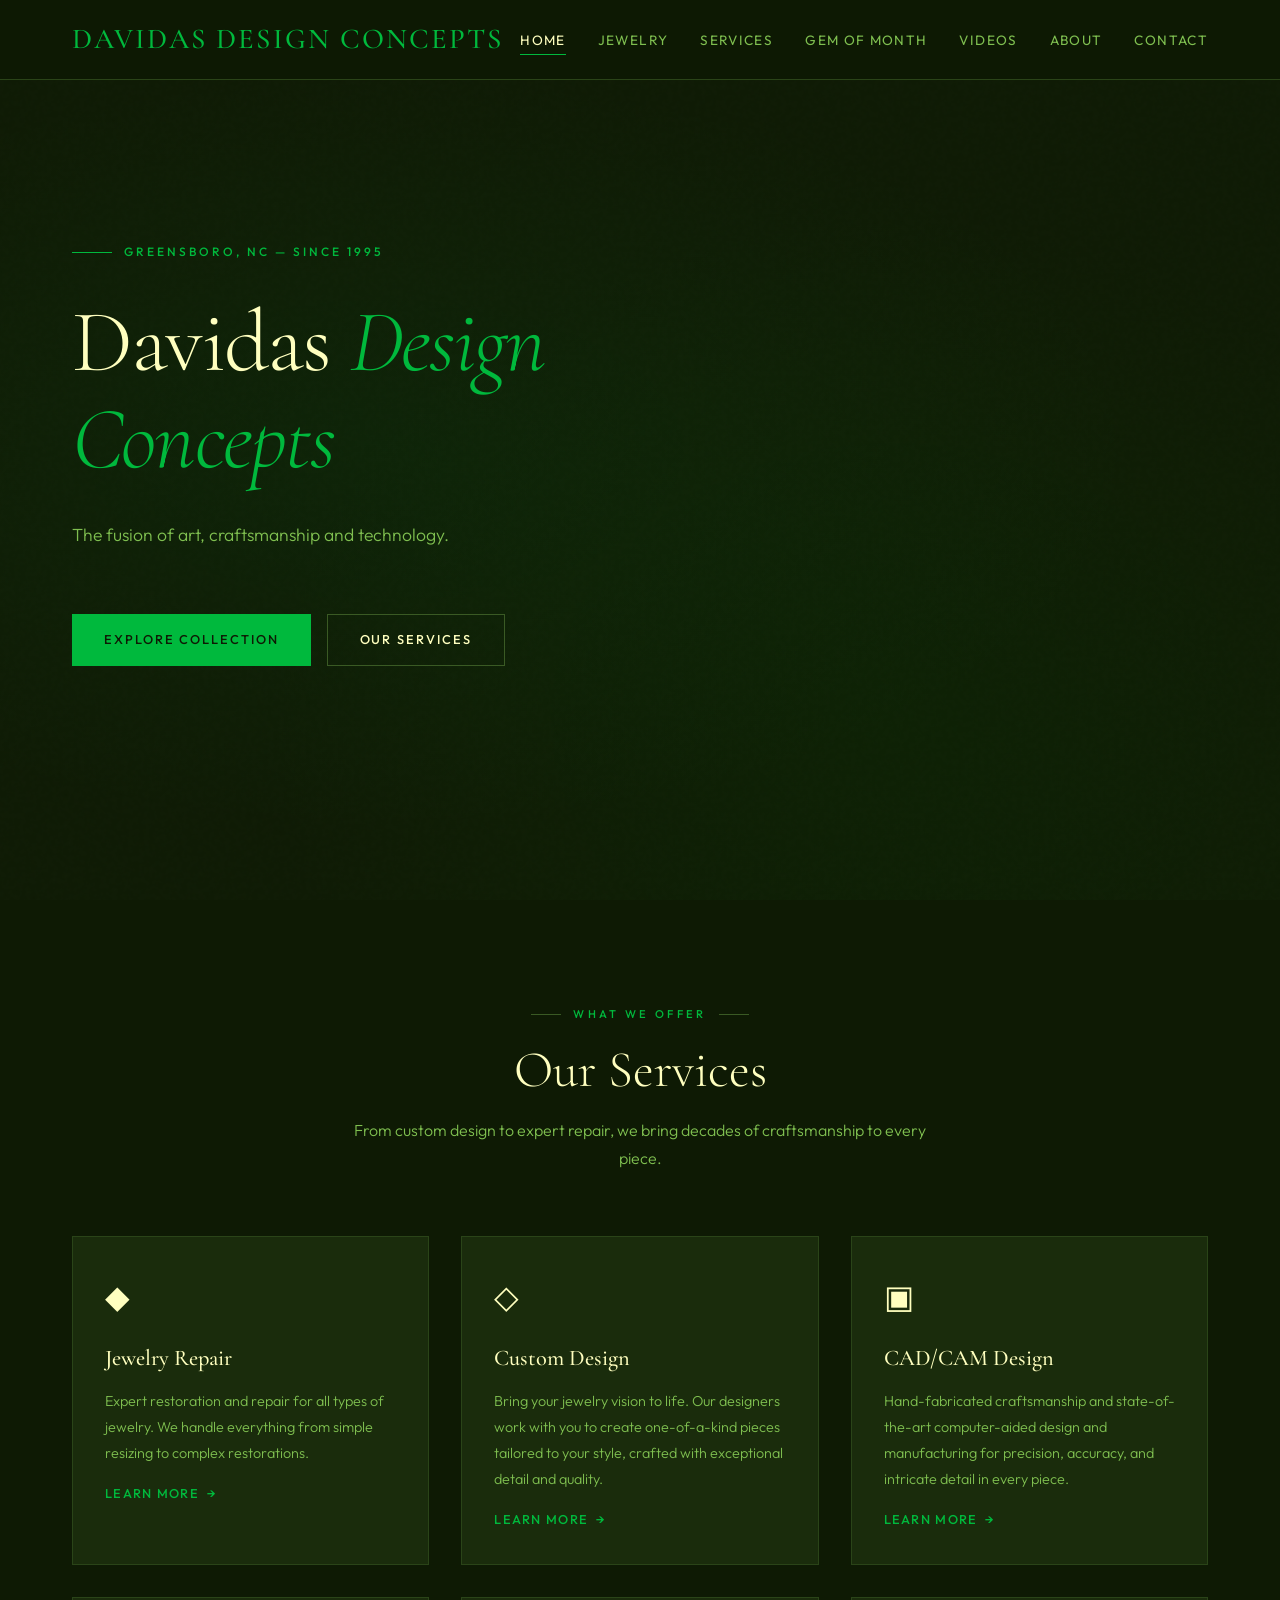
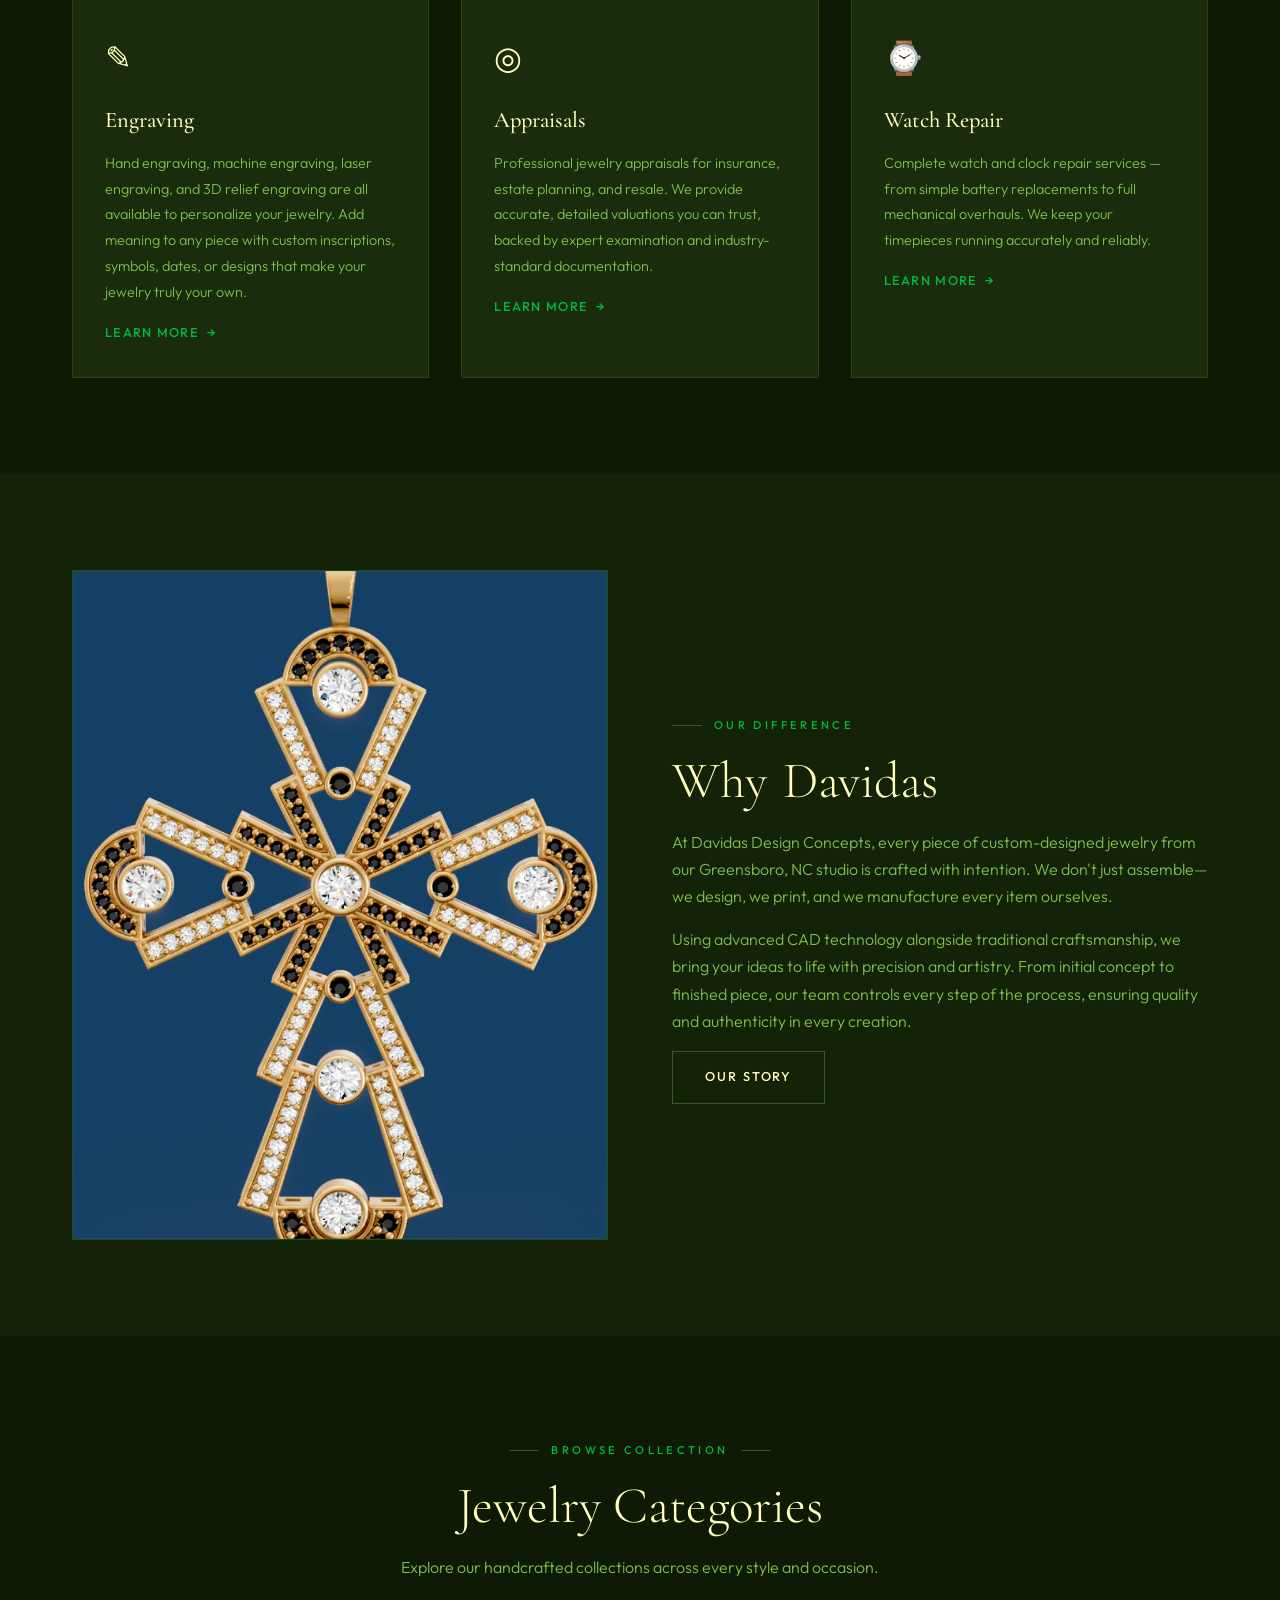
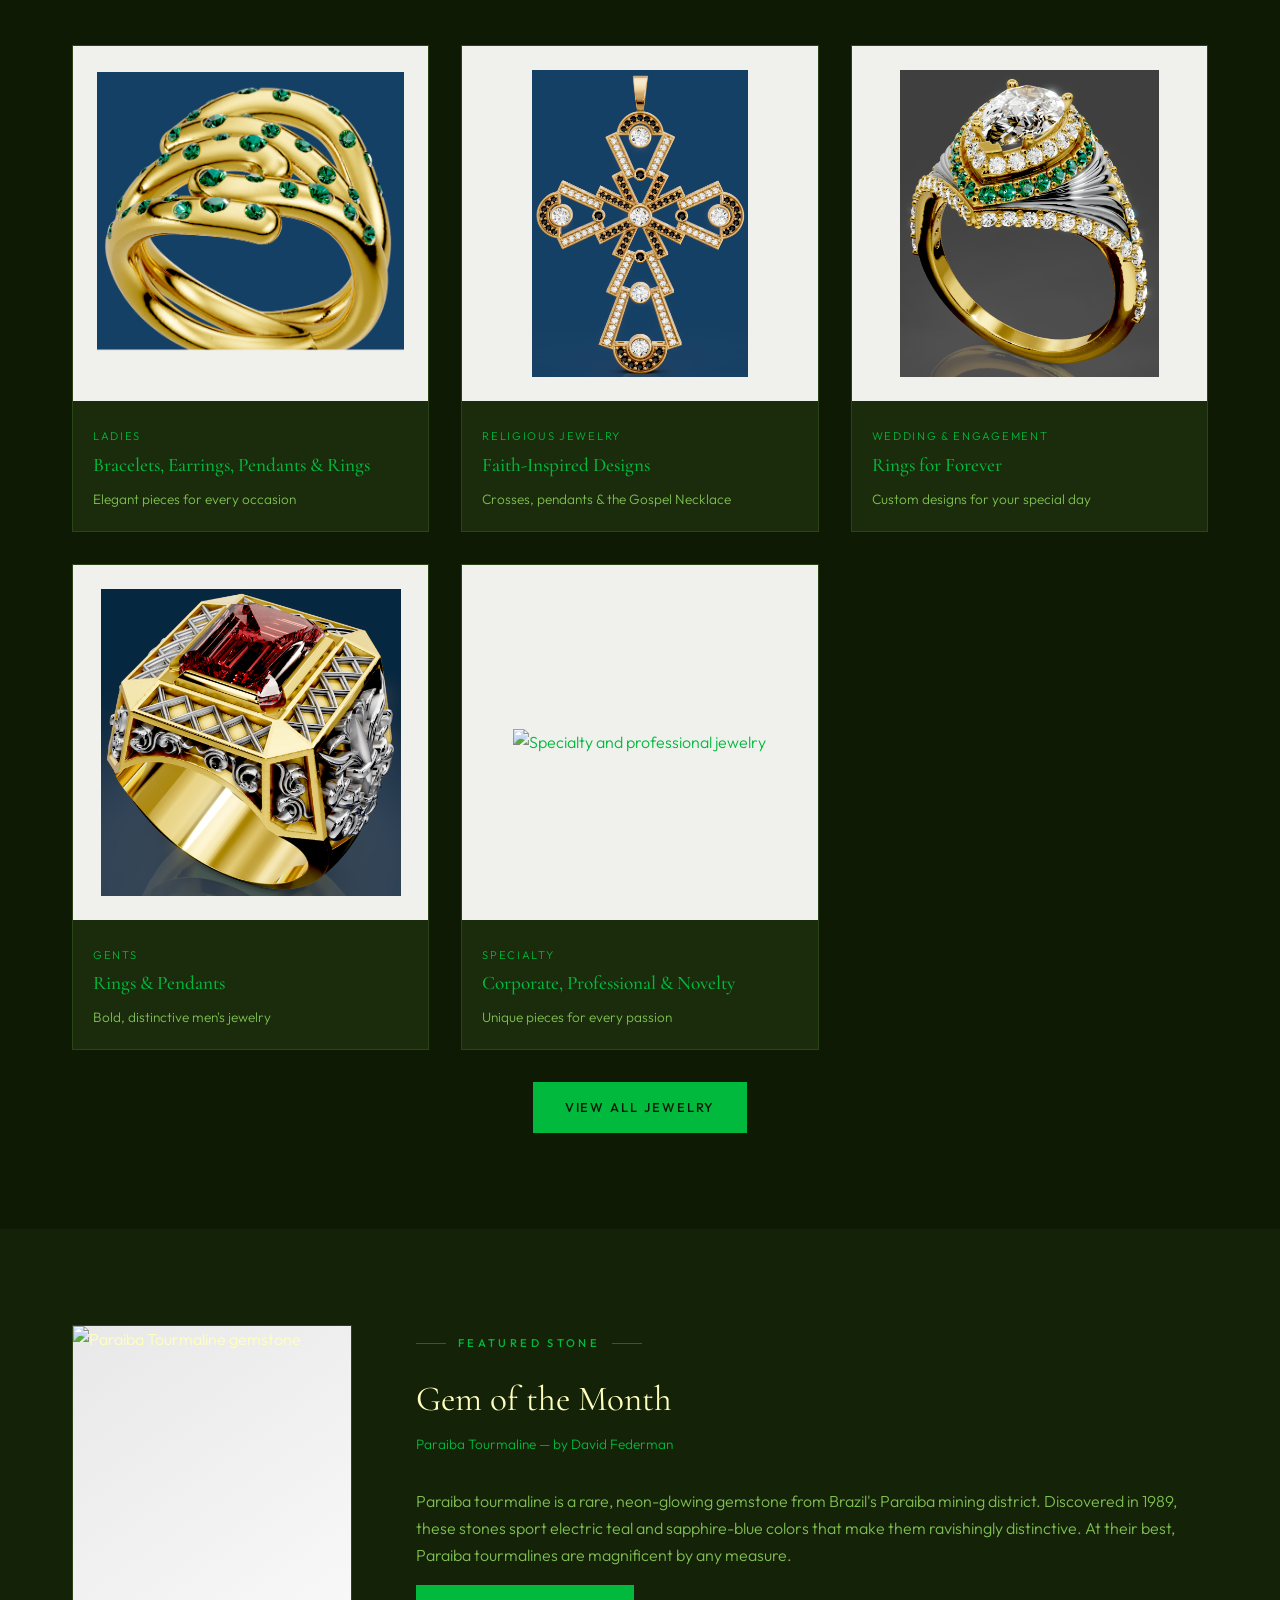
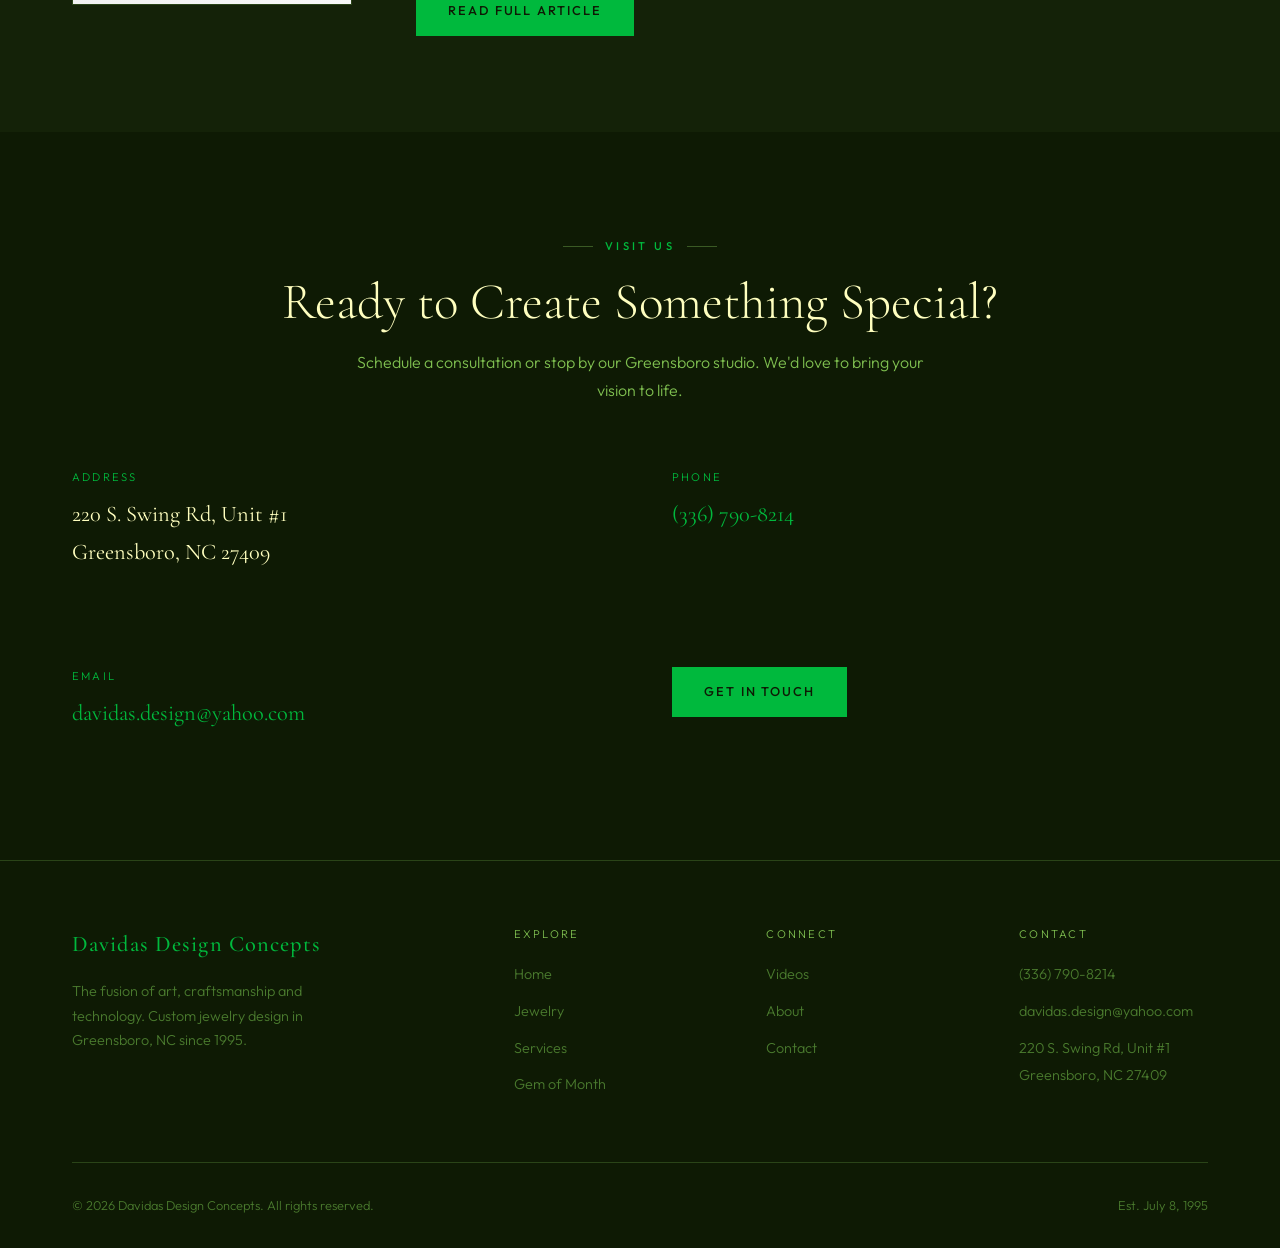
==== index.html @ 05821a0e "pushed all the changes to git" ====
<!DOCTYPE html>
<html lang="en">
<head>
  <meta charset="UTF-8">
  <meta name="viewport" content="width=device-width, initial-scale=1.0">
  <meta name="description" content="Davidas Design Concepts — Custom jewelry design in Greensboro, NC. The fusion of art, craftsmanship and technology since 1995.">
  <title>Davidas Design Concepts | Custom Jewelry — Greensboro, NC</title>
  <link rel="stylesheet" href="css/style.css">
  <script src="js/includes.js"></script>
</head>
<body>
  <div id="site-nav"></div>

  <!-- Hero -->
  <header class="hero">
    <div class="hero__bg"></div>
    <div class="container">
      <div class="hero__content">
        <span class="hero__tag">Greensboro, NC — Since 1995</span>
        <h1 class="hero__title">Davidas <em>Design Concepts</em></h1>
        <p class="hero__subtitle">The fusion of art, craftsmanship and technology.</p>
        <div class="hero__actions">
          <a href="/jewelry" class="btn btn--primary">Explore Collection</a>
          <a href="/services" class="btn btn--outline">Our Services</a>
        </div>
      </div>
    </div>
  </header>

  <!-- Featured Services -->
  <section class="section reveal">
    <div class="container">
      <div class="section__header">
        <span class="section__tag">What We Offer</span>
        <h2 class="section__title">Our Services</h2>
        <p class="section__desc">From custom design to expert repair, we bring decades of craftsmanship to every piece.</p>
      </div>
      <div class="services-grid" data-stagger>
        <article class="service-card">
          <span class="service-card__icon">◆</span>
          <h3 class="service-card__title">Jewelry Repair</h3>
          <p class="service-card__text">Expert restoration and repair for all types of jewelry. We handle everything from simple resizing to complex restorations.</p>
          <a href="/services" class="service-card__link">Learn more</a>
        </article>
        <article class="service-card">
          <span class="service-card__icon">◇</span>
          <h3 class="service-card__title">Custom Design</h3>
          <p class="service-card__text">Bring your jewelry vision to life.  Our designers work with you to create one-of-a-kind pieces tailored to your style, crafted with exceptional detail and quality.</p>
          <a href="/services" class="service-card__link">Learn more</a>
        </article>
        <article class="service-card">
          <span class="service-card__icon">▣</span>
          <h3 class="service-card__title">CAD/CAM Design</h3>
          <p class="service-card__text">Hand-fabricated craftsmanship and state-of-the-art computer-aided design and manufacturing for precision, accuracy, and intricate detail in every piece.</p>
          <a href="/services" class="service-card__link">Learn more</a>
        </article>
        <article class="service-card">
          <span class="service-card__icon">✎</span>
          <h3 class="service-card__title">Engraving</h3>
          <p class="service-card__text">Hand engraving, machine engraving, laser engraving, and 3D relief engraving are all available to personalize your jewelry.  Add meaning to any piece with custom inscriptions, symbols, dates, or designs that make your jewelry truly your own.</p>
          <a href="/services" class="service-card__link">Learn more</a>
        </article>
        <article class="service-card">
          <span class="service-card__icon">◎</span>
          <h3 class="service-card__title">Appraisals</h3>
          <p class="service-card__text">Professional jewelry appraisals for insurance, estate planning, and resale.  We provide accurate, detailed valuations you can trust, backed by expert examination and industry-standard documentation.</p>
          <a href="/services" class="service-card__link">Learn more</a>
        </article>
        <article class="service-card">
          <span class="service-card__icon">⌚</span>
          <h3 class="service-card__title">Watch Repair</h3>
          <p class="service-card__text">Complete watch and clock repair services — from simple battery replacements to full mechanical overhauls.  We keep your timepieces running accurately and reliably.</p>
          <a href="/services" class="service-card__link">Learn more</a>
        </article>
      </div>
    </div>
  </section>

  <!-- Why Davidas -->
  <section class="section section--alt reveal">
    <div class="container">
      <div class="about-split">
        <div class="about-split__image">
          <img src="images/Cross%20Pendants/113-334/A.png" alt="Custom designed cross pendant in yellow gold">
        </div>
        <div class="about-split__content">
          <span class="section__tag">Our Difference</span>
          <h2 class="section__title why-davidas-text">Why Davidas</h2>
          <p>At Davidas Design Concepts, every piece of custom-designed jewelry from our Greensboro, NC studio is crafted with intention.  We don't just assemble—we design, we print, and we manufacture every item ourselves.</p>
          <p>Using advanced CAD technology alongside traditional craftsmanship, we bring your ideas to life with precision and artistry.  From initial concept to finished piece, our team controls every step of the process, ensuring quality and authenticity in every creation.</p>
          <a href="/about" class="btn btn--outline">Our Story</a>
        </div>
      </div>
    </div>
  </section>

  <!-- Featured Jewelry Categories -->
  <section class="section reveal">
    <div class="container">
      <div class="section__header">
        <span class="section__tag">Browse Collection</span>
        <h2 class="section__title">Jewelry Categories</h2>
        <p class="section__desc">Explore our handcrafted collections across every style and occasion.</p>
      </div>
      <div class="jewelry-grid" data-stagger>
        <a href="/jewelry#ladies" class="jewelry-card">
          <div class="jewelry-card__image">
            <img src="images/Ladies_Rings/405-713/D.png" alt="Ladies jewelry collection">
          </div>
          <div class="jewelry-card__body">
            <span class="jewelry-card__category">Ladies</span>
            <h3 class="jewelry-card__title">Bracelets, Earrings, Pendants & Rings</h3>
            <p class="jewelry-card__desc">Elegant pieces for every occasion</p>
          </div>
        </a>
        <a href="/jewelry#religious" class="jewelry-card">
          <div class="jewelry-card__image">
            <img src="images/Cross%20Pendants/113-334/A.png" alt="Religious jewelry collection">
          </div>
          <div class="jewelry-card__body">
            <span class="jewelry-card__category">Religious Jewelry</span>
            <h3 class="jewelry-card__title">Faith-Inspired Designs</h3>
            <p class="jewelry-card__desc">Crosses, pendants & the Gospel Necklace</p>
          </div>
        </a>
        <a href="/jewelry#wedding" class="jewelry-card">
          <div class="jewelry-card__image">
            <img src="images/Ladies_Rings/417-186/C.png" alt="Wedding and engagement rings">
          </div>
          <div class="jewelry-card__body">
            <span class="jewelry-card__category">Wedding & Engagement</span>
            <h3 class="jewelry-card__title">Rings for Forever</h3>
            <p class="jewelry-card__desc">Custom designs for your special day</p>
          </div>
        </a>
        <a href="/jewelry#gents" class="jewelry-card">
          <div class="jewelry-card__image">
            <img src="images/Gents%20Rings/415-821/E-new.png" alt="Gents rings and pendants">
          </div>
          <div class="jewelry-card__body">
            <span class="jewelry-card__category">Gents</span>
            <h3 class="jewelry-card__title">Rings & Pendants</h3>
            <p class="jewelry-card__desc">Bold, distinctive men's jewelry</p>
          </div>
        </a>
        <a href="/jewelry#specialty" class="jewelry-card">
          <div class="jewelry-card__image">
            <img src="images/Professional/647-333/F.png" alt="Specialty and professional jewelry">
          </div>
          <div class="jewelry-card__body">
            <span class="jewelry-card__category">Specialty</span>
            <h3 class="jewelry-card__title">Corporate, Professional & Novelty</h3>
            <p class="jewelry-card__desc">Unique pieces for every passion</p>
          </div>
        </a>
      </div>
      <div style="text-align: center; margin-top: var(--space-md);">
        <a href="/jewelry" class="btn btn--primary">View All Jewelry</a>
      </div>
    </div>
  </section>

  <!-- Gem of the Month -->
  <section class="section section--alt reveal">
    <div class="container">
      <div class="gem-feature">
        <div class="gem-feature__image">
          <img src="images/Gem_Profile_Pictures/Paraiba%20Tourmaline.jpg" alt="Paraiba Tourmaline gemstone">
        </div>
        <div class="gem-feature__content">
          <span class="section__tag">Featured Stone</span>
          <h2>Gem of the Month</h2>
          <p class="author">Paraiba Tourmaline — by David Federman</p>
          <p>Paraiba tourmaline is a rare, neon-glowing gemstone from Brazil's Paraiba mining district. Discovered in 1989, these stones sport electric teal and sapphire-blue colors that make them ravishingly distinctive. At their best, Paraiba tourmalines are magnificent by any measure.</p>
          <a href="/gem" class="btn btn--primary">Read Full Article</a>
        </div>
      </div>
    </div>
  </section>

  <!-- Contact CTA -->
  <section class="section reveal">
    <div class="container">
      <div class="section__header">
        <span class="section__tag">Visit Us</span>
        <h2 class="section__title">Ready to Create Something Special?</h2>
        <p class="section__desc">Schedule a consultation or stop by our Greensboro studio. We'd love to bring your vision to life.</p>
      </div>
      <div class="contact-grid" data-stagger>
        <div class="contact-info__item">
          <div class="contact-info__label">Address</div>
          <div class="contact-info__value">220 S. Swing Rd, Unit #1<br>Greensboro, NC 27409</div>
        </div>
        <div class="contact-info__item">
          <div class="contact-info__label">Phone</div>
          <div class="contact-info__value"><a href="tel:+13367908214">(336) 790-8214</a></div>
        </div>
        <div class="contact-info__item">
          <div class="contact-info__label">Email</div>
          <div class="contact-info__value"><a href="mailto:davidas.design@yahoo.com">davidas.design@yahoo.com</a></div>
        </div>
        <div class="contact-info__item">
          <a href="/contact" class="btn btn--primary">Get in Touch</a>
        </div>
      </div>
    </div>
  </section>

  <div id="site-footer"></div>

  <script src="js/main.js"></script>
</body>
</html>
---- css/style.css ----
@import url('https://fonts.googleapis.com/css2?family=Cormorant+Garamond:ital,wght@0,300;0,400;0,500;0,600;0,700;1,300;1,400&family=Outfit:wght@300;400;500;600&display=swap');

:root {
  --color-bg: #0e1a04;
  --color-bg-elevated: #142208;
  --color-bg-card: #1a2c0c;
  --color-surface: #1e3210;
  --color-border: #2a4418;
  --color-border-light: #3a5a24;
  --color-text: #ffffbf;
  --color-text-muted: #7fbf50;
  --color-text-dim: #4a7a2e;
  --color-accent: #00b93d;
  --color-accent-light: #33d466;
  --color-accent-dark: #008a2c;
  --color-green: #006f00;
  --color-green-light: #00b93d;

  --font-display: 'Cormorant Garamond', Georgia, serif;
  --font-body: 'Outfit', -apple-system, sans-serif;

  --space-xs: 0.5rem;
  --space-sm: 1rem;
  --space-md: 2rem;
  --space-lg: 4rem;
  --space-xl: 6rem;
  --space-2xl: 10rem;

  --max-width: 1200px;
  --nav-height: 80px;
}

*,
*::before,
*::after {
  margin: 0;
  padding: 0;
  box-sizing: border-box;
}

html {
  scroll-behavior: smooth;
  font-size: 16px;
}

body {
  font-family: var(--font-body);
  background-color: var(--color-bg);
  color: var(--color-text);
  line-height: 1.7;
  font-weight: 300;
  overflow-x: hidden;
}

img {
  max-width: 100%;
  height: auto;
  display: block;
}

a {
  color: var(--color-accent);
  text-decoration: none;
  transition: color 0.3s ease;
}

a:hover {
  color: var(--color-accent-light);
}

.container {
  width: 100%;
  max-width: var(--max-width);
  margin: 0 auto;
  padding: 0 var(--space-md);
}

/* ===== NAVIGATION ===== */

.nav {
  position: fixed;
  top: 0;
  left: 0;
  right: 0;
  z-index: 1000;
  height: var(--nav-height);
  display: flex;
  align-items: center;
  background: rgba(14, 26, 4, 0.9);
  backdrop-filter: blur(20px);
  -webkit-backdrop-filter: blur(20px);
  border-bottom: 1px solid var(--color-border);
  transition: background 0.3s ease;
}

.nav__inner {
  display: flex;
  align-items: center;
  justify-content: space-between;
  width: 100%;
  max-width: var(--max-width);
  margin: 0 auto;
  padding: 0 var(--space-md);
}

.nav__logo {
  font-family: var(--font-display);
  font-size: 1.6rem;
  font-weight: 500;
  color: var(--color-text);
  letter-spacing: 0.08em;
  text-transform: uppercase;
}

.nav__logo span {
  color: var(--color-accent);
  font-size: 1.8rem;
}

.nav__links {
  display: flex;
  align-items: center;
  gap: var(--space-md);
  list-style: none;
}

.nav__links a {
  font-size: 0.85rem;
  font-weight: 400;
  letter-spacing: 0.1em;
  text-transform: uppercase;
  color: var(--color-text-muted);
  position: relative;
  padding: 0.25rem 0;
}

.nav__links a::after {
  content: '';
  position: absolute;
  bottom: -2px;
  left: 0;
  width: 0;
  height: 1px;
  background: var(--color-accent);
  transition: width 0.4s ease;
}

.nav__links a:hover,
.nav__links a.active {
  color: var(--color-text);
}

.nav__links a:hover::after,
.nav__links a.active::after {
  width: 100%;
}

.nav__toggle {
  display: none;
  flex-direction: column;
  gap: 5px;
  cursor: pointer;
  background: none;
  border: none;
  padding: 4px;
}

.nav__toggle span {
  width: 24px;
  height: 2px;
  background: var(--color-text);
  transition: all 0.3s ease;
}

/* ===== HERO ===== */

.hero {
  min-height: 100vh;
  display: flex;
  align-items: center;
  position: relative;
  overflow: hidden;
}

.hero__bg {
  position: absolute;
  inset: 0;
  z-index: 0;
}

.hero__bg::before {
  content: '';
  position: absolute;
  inset: 0;
  background: radial-gradient(ellipse at 30% 50%, rgba(0, 185, 61, 0.06) 0%, transparent 60%),
              radial-gradient(ellipse at 70% 80%, rgba(0, 111, 0, 0.08) 0%, transparent 50%);
}

.hero__bg::after {
  content: '';
  position: absolute;
  inset: 0;
  background: url("data:image/svg+xml,%3Csvg viewBox='0 0 256 256' xmlns='http://www.w3.org/2000/svg'%3E%3Cfilter id='noise'%3E%3CfeTurbulence type='fractalNoise' baseFrequency='0.65' numOctaves='3' stitchTiles='stitch'/%3E%3C/filter%3E%3Crect width='100%25' height='100%25' filter='url(%23noise)' opacity='0.03'/%3E%3C/svg%3E");
  opacity: 0.5;
}

.hero__content {
  position: relative;
  z-index: 1;
  max-width: 720px;
}

.hero__tag {
  display: inline-flex;
  align-items: center;
  gap: 0.75rem;
  font-size: 0.75rem;
  font-weight: 500;
  letter-spacing: 0.25em;
  text-transform: uppercase;
  color: var(--color-accent);
  margin-bottom: var(--space-md);
  opacity: 0;
  animation: fadeUp 0.8s ease 0.2s forwards;
}

.hero__tag::before {
  content: '';
  width: 40px;
  height: 1px;
  background: var(--color-accent);
}

.hero__title {
  font-family: var(--font-display);
  font-size: clamp(3rem, 7vw, 5.5rem);
  font-weight: 300;
  line-height: 1.1;
  letter-spacing: -0.02em;
  margin-bottom: var(--space-md);
  opacity: 0;
  animation: fadeUp 0.8s ease 0.4s forwards;
}

.hero__title em {
  font-style: italic;
  color: var(--color-accent);
}

.hero__subtitle {
  font-size: 1.1rem;
  color: var(--color-text-muted);
  max-width: 520px;
  margin-bottom: var(--space-lg);
  opacity: 0;
  animation: fadeUp 0.8s ease 0.6s forwards;
}

.hero__actions {
  display: flex;
  gap: var(--space-sm);
  flex-wrap: wrap;
  opacity: 0;
  animation: fadeUp 0.8s ease 0.8s forwards;
}

/* ===== BUTTONS ===== */

.btn {
  display: inline-flex;
  align-items: center;
  gap: 0.5rem;
  padding: 0.9rem 2rem;
  font-family: var(--font-body);
  font-size: 0.8rem;
  font-weight: 500;
  letter-spacing: 0.15em;
  text-transform: uppercase;
  border: none;
  cursor: pointer;
  transition: all 0.4s ease;
}

.btn--primary {
  background: var(--color-accent);
  color: var(--color-bg);
}

.btn--primary:hover {
  background: var(--color-accent-light);
  color: var(--color-bg);
  transform: translateY(-2px);
  box-shadow: 0 8px 30px rgba(0, 185, 61, 0.3);
}

.btn--outline {
  background: transparent;
  color: var(--color-text);
  border: 1px solid var(--color-border-light);
}

.btn--outline:hover {
  border-color: var(--color-accent);
  color: var(--color-accent);
  transform: translateY(-2px);
}

/* ===== SECTIONS ===== */

.section {
  padding: var(--space-xl) 0;
}

.section--alt {
  background: var(--color-bg-elevated);
}

.section__header {
  text-align: center;
  margin-bottom: var(--space-lg);
}

.section__tag {
  display: inline-flex;
  align-items: center;
  gap: 0.75rem;
  font-size: 0.7rem;
  font-weight: 500;
  letter-spacing: 0.3em;
  text-transform: uppercase;
  color: var(--color-accent);
  margin-bottom: var(--space-sm);
}

.section__tag::before,
.section__tag::after {
  content: '';
  width: 30px;
  height: 1px;
  background: var(--color-border-light);
}

.section__title {
  font-family: var(--font-display);
  font-size: clamp(2rem, 4vw, 3.2rem);
  font-weight: 300;
  line-height: 1.2;
  margin-bottom: var(--space-sm);

}

.why-davidas-text {
  word-spacing: 4px; 
}

.section__desc {
  color: var(--color-text-muted);
  max-width: 600px;
  margin: 0 auto;
  font-size: 1rem;
}

/* ===== SERVICES GRID ===== */

.services-grid {
  display: grid;
  grid-template-columns: repeat(auto-fit, minmax(320px, 1fr));
  gap: var(--space-md);
}

.service-card {
  background: var(--color-bg-card);
  border: 1px solid var(--color-border);
  padding: var(--space-md);
  transition: all 0.4s ease;
  position: relative;
  overflow: hidden;
}

.service-card::before {
  content: '';
  position: absolute;
  top: 0;
  left: 0;
  width: 100%;
  height: 2px;
  background: linear-gradient(90deg, var(--color-accent), var(--color-green));
  transform: scaleX(0);
  transform-origin: left;
  transition: transform 0.4s ease;
}

.service-card:hover {
  border-color: var(--color-border-light);
  transform: translateY(-4px);
  box-shadow: 0 20px 60px rgba(0, 0, 0, 0.3);
}

.service-card:hover::before {
  transform: scaleX(1);
}

.service-card__icon {
  font-size: 2rem;
  margin-bottom: var(--space-sm);
  display: block;
}

.service-card__title {
  font-family: var(--font-display);
  font-size: 1.4rem;
  font-weight: 500;
  margin-bottom: 0.75rem;
}

.service-card__text {
  color: var(--color-text-muted);
  font-size: 0.9rem;
  line-height: 1.8;
}

.service-card__link {
  display: inline-flex;
  align-items: center;
  gap: 0.5rem;
  margin-top: var(--space-sm);
  font-size: 0.8rem;
  font-weight: 500;
  letter-spacing: 0.1em;
  text-transform: uppercase;
  color: var(--color-accent);
}

.service-card__link::after {
  content: '\2192';
  transition: transform 0.3s ease;
}

.service-card:hover .service-card__link::after {
  transform: translateX(4px);
}

/* ===== BREADCRUMB ===== */

.breadcrumb {
  display: flex;
  align-items: center;
  gap: 0.5rem;
  font-size: 0.8rem;
  letter-spacing: 0.08em;
  text-transform: uppercase;
  padding-top: calc(var(--nav-height) + var(--space-sm));
  margin-bottom: var(--space-md);
  color: var(--color-text-dim);
}

.breadcrumb a {
  color: var(--color-accent);
  text-decoration: none;
  transition: color 0.2s;
}

.breadcrumb a:hover {
  color: var(--color-text);
}

.breadcrumb .sep::before {
  content: "\203A";
  margin: 0 0.25rem;
  color: var(--color-text-dim);
}

.breadcrumb .current {
  color: var(--color-text-muted);
}

/* ===== JEWELRY VIEW TRANSITIONS ===== */

.jewelry-view {
  animation: viewFadeIn 0.35s ease;
}

@keyframes viewFadeIn {
  from { opacity: 0; transform: translateY(12px); }
  to   { opacity: 1; transform: translateY(0); }
}

/* ===== CATEGORY MENU ===== */

.cat-layout {
  display: grid;
  grid-template-columns: 320px 1fr;
  gap: var(--space-lg);
  align-items: start;
}

.cat-menu {
  display: flex;
  flex-direction: column;
  gap: 0;
}

.cat-group {
  border-bottom: 1px solid var(--color-border);
}

.cat-group__label {
  display: block;
  width: 100%;
  padding: 1rem 0;
  background: none;
  border: none;
  font-family: var(--font-display);
  font-size: 1.2rem;
  font-weight: 600;
  color: var(--color-accent);
  cursor: default;
  text-align: left;
  letter-spacing: 0.04em;
  transition: color 0.2s;
}

.cat-group:hover .cat-group__label {
  color: var(--color-text);
}

.cat-group__subs {
  display: flex;
  flex-direction: column;
  padding: 0 0 0.75rem 1.5rem;
}

.cat-group__subs a {
  padding: 0.4rem 0;
  font-size: 0.95rem;
  color: var(--color-green);
  text-decoration: none;
  transition: color 0.2s, padding-left 0.2s;
}

.cat-group__subs a:hover {
  color: var(--color-accent);
  padding-left: 0.5rem;
}

.cat-procurement {
  background: var(--color-bg-elevated);
  border: 1px solid var(--color-border);
  padding: var(--space-md);
  border-radius: 2px;
  position: sticky;
  top: 100px;
}

.cat-procurement__title {
  font-family: var(--font-display);
  font-size: 1.3rem;
  font-weight: 600;
  letter-spacing: 0.1em;
  text-transform: uppercase;
  margin-bottom: var(--space-sm);
  color: var(--color-text);
}

.cat-procurement__text {
  color: var(--color-text-muted);
  line-height: 1.7;
  font-size: 0.95rem;
}

/* ===== PRODUCT DETAIL ===== */

.product-detail {
  display: grid;
  grid-template-columns: 1fr 1fr;
  gap: var(--space-lg);
  align-items: start;
}

.product-detail__image {
  background: #f0f0ec;
  position: relative;
  padding: 2rem;
  padding-bottom: 0;
  border: 1px solid var(--color-border);
  text-align: center;
}

.product-detail__image img {
  max-width: 100%;
  max-height: 500px;
  width: auto;
  height: auto;
  object-fit: contain;
  display: block;
  margin: 0 auto;
}

.product-detail__info {
  display: flex;
  flex-direction: column;
  gap: 1rem;
}

.product-detail__name {
  font-family: var(--font-display);
  font-size: 2rem;
  font-weight: 500;
  line-height: 1.2;
}

.product-detail__style-row {
  display: flex;
  align-items: baseline;
  gap: 1rem;
  flex-wrap: wrap;
}

.product-detail__style-label {
  font-family: var(--font-display);
  font-size: 1.1rem;
  font-weight: 600;
  color: var(--color-accent);
}

.product-detail__pricing-btn {
  display: inline-block;
  margin: var(--space-sm) 0;
  font-size: 1.05rem;
  letter-spacing: 0.03em;
  animation: pulse-glow 2s ease-in-out infinite;
}

@keyframes pulse-glow {
  0%, 100% { box-shadow: 0 0 0 0 rgba(212, 175, 55, 0.4); }
  50% { box-shadow: 0 0 12px 4px rgba(212, 175, 55, 0.25); }
}

.product-detail__3d-btn {
  display: block;
  margin-top: var(--space-sm);
  padding: 0.75rem 1.2rem;
  background: rgba(14, 26, 4, 0.88);
  color: var(--color-accent);
  border: none;
  border-radius: 0;
  font-size: 0.9rem;
  font-weight: 600;
  letter-spacing: 0.05em;
  cursor: pointer;
  transition: background 0.2s, color 0.2s;
  width: calc(100% + 4rem);
  margin-left: -2rem;
  margin-right: -2rem;
  margin-bottom: 0;
  text-align: center;
  box-sizing: content-box;
}

.product-detail__3d-btn:hover {
  background: rgba(14, 26, 4, 1);
  color: #fff;
}

/* 3D Viewer Modal */
.modal--viewer {
  width: 90vw;
  max-width: 800px;
  height: 70vh;
  padding: 0;
  position: relative;
  background: #000;
  border-radius: 12px;
  overflow: hidden;
}

.modal--viewer iframe {
  width: 100%;
  height: 100%;
  border: none;
}

.modal--viewer .modal__close {
  position: absolute;
  top: 10px;
  right: 14px;
  z-index: 10;
  color: #fff;
  font-size: 2rem;
  background: rgba(0, 0, 0, 0.5);
  border-radius: 50%;
  width: 40px;
  height: 40px;
  display: flex;
  align-items: center;
  justify-content: center;
}

.product-detail__desc {
  color: var(--color-text-muted);
  line-height: 1.7;
  font-size: 0.95rem;
}

.product-detail__specs {
  display: flex;
  flex-direction: column;
  gap: 0.75rem;
  padding-top: 0.5rem;
  border-top: 1px solid var(--color-border);
}

.product-detail__spec {
  display: flex;
  gap: 0.75rem;
}

.product-detail__spec-label {
  font-size: 0.75rem;
  letter-spacing: 0.1em;
  text-transform: uppercase;
  color: var(--color-text-dim);
  min-width: 80px;
  flex-shrink: 0;
}

.product-detail__spec-value {
  color: var(--color-text-muted);
  font-size: 0.9rem;
}

.product-detail__back {
  display: inline-flex;
  align-items: center;
  gap: 0.4rem;
  margin-top: 1rem;
  font-size: 0.85rem;
  color: var(--color-accent);
  text-decoration: none;
  text-transform: uppercase;
  letter-spacing: 0.1em;
  transition: color 0.2s;
}

.product-detail__back:hover {
  color: var(--color-text);
}

/* ===== INQUIRY MODAL ===== */

.modal-overlay {
  position: fixed;
  inset: 0;
  z-index: 1000;
  background: rgba(0, 0, 0, 0.7);
  backdrop-filter: blur(4px);
  display: flex;
  align-items: center;
  justify-content: center;
  padding: var(--space-md);
  animation: modalFadeIn 0.25s ease;
}

@keyframes modalFadeIn {
  from { opacity: 0; }
  to   { opacity: 1; }
}

.modal {
  background: var(--color-bg-elevated);
  border: 1px solid var(--color-border);
  width: 100%;
  max-width: 560px;
  max-height: 90vh;
  overflow-y: auto;
  padding: var(--space-lg);
  position: relative;
}

.modal__close {
  position: absolute;
  top: 1rem;
  right: 1rem;
  background: none;
  border: none;
  color: var(--color-text-muted);
  font-size: 1.8rem;
  cursor: pointer;
  line-height: 1;
  transition: color 0.2s;
}

.modal__close:hover {
  color: var(--color-text);
}

.modal__title {
  font-family: var(--font-display);
  font-size: 1.6rem;
  font-weight: 500;
  margin-bottom: 0.25rem;
}

.modal__subtitle {
  font-size: 0.9rem;
  color: var(--color-accent);
  margin-bottom: var(--space-md);
}

.inquiry-form {
  display: flex;
  flex-direction: column;
  gap: 1rem;
}

.inquiry-form__row {
  display: grid;
  grid-template-columns: 1fr 1fr;
  gap: 1rem;
}

.inquiry-form__field {
  display: flex;
  flex-direction: column;
  gap: 0.35rem;
}

.inquiry-form__field label {
  font-size: 0.75rem;
  letter-spacing: 0.1em;
  text-transform: uppercase;
  color: var(--color-text-dim);
}

.inquiry-form__hint {
  font-size: 0.8rem;
  color: var(--color-text-dim);
  font-style: italic;
}

.inquiry-form__field input,
.inquiry-form__field textarea {
  padding: 0.65rem 0.85rem;
  background: var(--color-bg);
  border: 1px solid var(--color-border);
  color: var(--color-text);
  font-family: var(--font-body);
  font-size: 0.9rem;
  transition: border-color 0.2s;
}

.inquiry-form__field input:focus,
.inquiry-form__field textarea:focus {
  outline: none;
  border-color: var(--color-accent);
}

.inquiry-form__field input[readonly] {
  opacity: 0.7;
  cursor: default;
}

.inquiry-form__field textarea {
  resize: vertical;
  min-height: 100px;
}

.inquiry-form__actions {
  display: flex;
  gap: 1rem;
  padding-top: 0.5rem;
}

/* ===== JEWELRY GRID ===== */

.jewelry-grid {
  display: grid;
  grid-template-columns: repeat(auto-fill, minmax(280px, 1fr));
  gap: var(--space-md);
}

.jewelry-card {
  background: var(--color-bg-card);
  border: 1px solid var(--color-border);
  overflow: hidden;
  transition: all 0.4s ease;
  cursor: pointer;
}

.jewelry-card:hover {
  border-color: var(--color-accent);
  transform: translateY(-6px);
  box-shadow: 0 24px 60px rgba(0, 0, 0, 0.4);
}

.jewelry-card__image {
  width: 100%;
  aspect-ratio: 1;
  overflow: hidden;
  background: #f0f0ec;
  display: flex;
  align-items: center;
  justify-content: center;
  padding: 1.5rem;
}

.jewelry-card__image img {
  max-width: 100%;
  max-height: 100%;
  width: auto;
  height: auto;
  object-fit: contain;
  transition: transform 0.6s ease;
}

.jewelry-card:hover .jewelry-card__image img {
  transform: scale(1.05);
}

.jewelry-card.hidden {
  display: none;
}

.jewelry-card__body {
  padding: 1.25rem;
}

.jewelry-card__category {
  font-size: 0.7rem;
  letter-spacing: 0.15em;
  text-transform: uppercase;
  color: var(--color-accent);
  margin-bottom: 0.5rem;
}

.jewelry-card__title {
  font-family: var(--font-display);
  font-size: 1.2rem;
  font-weight: 500;
  margin-bottom: 0.4rem;
}

.jewelry-card__desc {
  font-size: 0.85rem;
  color: var(--color-text-muted);
}

/* ===== ABOUT SECTION ===== */

.about-split {
  display: grid;
  grid-template-columns: 1fr 1fr;
  gap: var(--space-lg);
  align-items: center;
}

.about-split__image {
  position: relative;
  aspect-ratio: 4/5;
  background: linear-gradient(145deg, #e8e8e8, #f8f8f8);
  border: 1px solid var(--color-border);
  overflow: hidden;
}

.about-split__image img {
  width: 100%;
  height: 100%;
  object-fit: cover;
}

.about-split__image::after {
  content: '';
  position: absolute;
  inset: 0;
  border: 1px solid rgba(0, 185, 61, 0.15);
  pointer-events: none;
}

.about-split__content {
  padding: var(--space-md) 0;
}

.about-split__content .section__tag {
  justify-content: flex-start;
}

.about-split__content .section__tag::after {
  display: none;
}

.about-split__content p {
  color: var(--color-text-muted);
  margin-bottom: var(--space-sm);
  font-size: 1rem;
}

/* ===== PRODUCT DETAIL ===== */

.product-detail {
  display: grid;
  grid-template-columns: 1fr 1fr;
  gap: var(--space-lg);
  align-items: start;
}

.product-gallery {
  display: grid;
  grid-template-columns: 1fr 1fr;
  gap: var(--space-sm);
}

.product-gallery__main {
  grid-column: 1 / -1;
  aspect-ratio: 4/3;
  background: linear-gradient(145deg, #e8e8e8, #f8f8f8);
  border: 1px solid var(--color-border);
  overflow: hidden;
  display: flex;
  align-items: center;
  justify-content: center;
}

.product-gallery__thumb {
  aspect-ratio: 1;
  background: linear-gradient(145deg, #e8e8e8, #f8f8f8);
  border: 1px solid var(--color-border);
  overflow: hidden;
  cursor: pointer;
  transition: border-color 0.3s ease;
}

.product-gallery__thumb:hover,
.product-gallery__thumb.active {
  border-color: var(--color-accent);
}

.product-gallery img {
  width: 100%;
  height: 100%;
  object-fit: cover;
}

.product-info__style {
  font-size: 0.75rem;
  letter-spacing: 0.2em;
  text-transform: uppercase;
  color: var(--color-accent);
  margin-bottom: var(--space-xs);
}

.product-info__title {
  font-family: var(--font-display);
  font-size: 2.4rem;
  font-weight: 400;
  margin-bottom: var(--space-sm);
}

.product-info__specs {
  list-style: none;
  margin: var(--space-md) 0;
  padding: var(--space-md) 0;
  border-top: 1px solid var(--color-border);
  border-bottom: 1px solid var(--color-border);
}

.product-info__specs li {
  display: flex;
  justify-content: space-between;
  padding: 0.5rem 0;
  font-size: 0.9rem;
}

.product-info__specs li span:first-child {
  color: var(--color-text-muted);
}

/* ===== CATEGORY HEADER ===== */

.category-header {
  padding: calc(var(--nav-height) + var(--space-lg)) 0 var(--space-lg);
  text-align: center;
  position: relative;
}

.category-header::after {
  content: '';
  position: absolute;
  bottom: 0;
  left: 50%;
  transform: translateX(-50%);
  width: 60px;
  height: 1px;
  background: var(--color-accent);
}

/* ===== CONTACT ===== */

.contact-grid {
  display: grid;
  grid-template-columns: 1fr 1fr;
  gap: var(--space-lg);
}

.contact-page__layout {
  gap: var(--space-xl);
  align-items: start;
}

.contact-info__item {
  margin-bottom: var(--space-md);
}

.contact-info__label {
  font-size: 0.7rem;
  letter-spacing: 0.2em;
  text-transform: uppercase;
  color: var(--color-accent);
  margin-bottom: 0.5rem;
}

.contact-info__value {
  font-family: var(--font-display);
  font-size: 1.4rem;
  font-weight: 400;
}

.contact-form {
  display: flex;
  flex-direction: column;
  gap: var(--space-sm);
}

.form-group label {
  display: block;
  font-size: 0.75rem;
  letter-spacing: 0.15em;
  text-transform: uppercase;
  color: var(--color-text-muted);
  margin-bottom: 0.5rem;
}

.form-group input,
.form-group textarea,
.form-group select {
  width: 100%;
  padding: 0.9rem 1rem;
  background: var(--color-bg-card);
  border: 1px solid var(--color-border);
  color: var(--color-text);
  font-family: var(--font-body);
  font-size: 0.95rem;
  font-weight: 300;
  transition: border-color 0.3s ease;
}

.form-group input:focus,
.form-group textarea:focus,
.form-group select:focus {
  outline: none;
  border-color: var(--color-accent);
}

.form-group textarea {
  resize: vertical;
  min-height: 120px;
}

/* ===== GEM OF THE MONTH ===== */

.gem-feature {
  display: grid;
  grid-template-columns: auto 1fr;
  gap: var(--space-lg);
  align-items: start;
}

.gem-feature__image {
  width: 280px;
  aspect-ratio: 1;
  background: linear-gradient(145deg, #e8e8e8, #f8f8f8);
  border: 1px solid var(--color-border);
  overflow: hidden;
}

.gem-feature__image img {
  width: 100%;
  height: 100%;
  object-fit: cover;
}

.gem-feature__content h2 {
  font-family: var(--font-display);
  font-size: 2.2rem;
  font-weight: 400;
  margin-bottom: 0.25rem;
}

.gem-feature__content .author {
  font-size: 0.85rem;
  color: var(--color-accent);
  margin-bottom: var(--space-md);
}

.gem-feature__content p {
  color: var(--color-text-muted);
  margin-bottom: var(--space-sm);
}

/* ===== GEM READ MORE ===== */

#gem-read-more {
  overflow: hidden;
  max-height: 0;
  opacity: 0;
  transition: max-height 0.6s ease, opacity 0.4s ease;
}

#gem-read-more.expanded {
  max-height: 600px;
  opacity: 1;
}

/* ===== VIDEO GRID ===== */

.video-grid {
  display: grid;
  grid-template-columns: repeat(auto-fill, minmax(300px, 1fr));
  gap: var(--space-md);
}

.video-card {
  background: var(--color-bg-card);
  border: 1px solid var(--color-border);
  overflow: hidden;
  transition: all 0.4s ease;
}

.video-card:hover {
  border-color: var(--color-border-light);
  transform: translateY(-4px);
}

.video-card__thumb {
  position: relative;
  width: 100%;
  aspect-ratio: 16/9;
  overflow: hidden;
  background: linear-gradient(145deg, #e8e8e8, #f8f8f8);
}

.video-card__thumb img {
  width: 100%;
  height: 100%;
  object-fit: cover;
}

.video-card__play {
  position: absolute;
  top: 50%;
  left: 50%;
  transform: translate(-50%, -50%);
  width: 56px;
  height: 56px;
  border-radius: 50%;
  background: rgba(0, 185, 61, 0.9);
  display: flex;
  align-items: center;
  justify-content: center;
  transition: all 0.3s ease;
}

.video-card__play::after {
  content: '';
  width: 0;
  height: 0;
  border-top: 10px solid transparent;
  border-bottom: 10px solid transparent;
  border-left: 16px solid var(--color-bg);
  margin-left: 3px;
}

.video-card:hover .video-card__play {
  transform: translate(-50%, -50%) scale(1.1);
}

.video-card__body {
  padding: 1.25rem;
}

.video-card__title {
  font-family: var(--font-display);
  font-size: 1.2rem;
  font-weight: 500;
}

/* ===== FOOTER ===== */

.footer {
  border-top: 1px solid var(--color-border);
  padding: var(--space-lg) 0 var(--space-md);
  background: var(--color-bg);
}

.footer__inner {
  display: grid;
  grid-template-columns: 2fr 1fr 1fr 1fr;
  gap: var(--space-lg);
  margin-bottom: var(--space-lg);
}

.footer__brand {
  font-family: var(--font-display);
  font-size: 1.4rem;
  font-weight: 500;
  letter-spacing: 0.05em;
  margin-bottom: var(--space-sm);
}

.footer__brand span {
  color: var(--color-accent);
}

.footer__tagline {
  color: var(--color-text-dim);
  font-size: 0.9rem;
  max-width: 300px;
}

.footer__heading {
  font-size: 0.7rem;
  letter-spacing: 0.2em;
  text-transform: uppercase;
  color: var(--color-text-muted);
  margin-bottom: var(--space-sm);
}

.footer__links {
  list-style: none;
  display: flex;
  flex-direction: column;
  gap: 0.6rem;
}

.footer__links a {
  color: var(--color-text-dim);
  font-size: 0.9rem;
  transition: color 0.3s ease;
}

.footer__links a:hover {
  color: var(--color-text);
}

.footer__bottom {
  border-top: 1px solid var(--color-border);
  padding-top: var(--space-md);
  display: flex;
  justify-content: space-between;
  align-items: center;
  font-size: 0.8rem;
  color: var(--color-text-dim);
}

/* ===== ANIMATIONS ===== */

@keyframes fadeUp {
  from {
    opacity: 0;
    transform: translateY(30px);
  }
  to {
    opacity: 1;
    transform: translateY(0);
  }
}

.reveal {
  opacity: 0;
  transform: translateY(40px);
  transition: opacity 0.8s ease, transform 0.8s ease;
}

.reveal.visible {
  opacity: 1;
  transform: translateY(0);
}

/* ===== RESPONSIVE ===== */

@media (max-width: 900px) {
  .nav.nav--open {
    height: 100vh;
    height: 100dvh;
    align-items: flex-start;
  }

  .nav__links {
    display: none;
    position: absolute;
    top: var(--nav-height);
    left: 0;
    right: 0;
    bottom: 0;
    background: var(--color-bg);
    flex-direction: column;
    align-items: center;
    justify-content: center;
    gap: var(--space-lg);
    overflow-y: auto;
    -webkit-overflow-scrolling: touch;
  }

  .nav.nav--open .nav__links {
    position: fixed;
    bottom: 0;
  }

  .nav__links.open {
    display: flex;
  }

  .nav__links a {
    font-size: 1.1rem;
    letter-spacing: 0.15em;
  }

  .nav__toggle {
    display: flex;
  }

  .nav__toggle.active span:nth-child(1) {
    transform: rotate(45deg) translate(5px, 5px);
  }
  .nav__toggle.active span:nth-child(2) {
    opacity: 0;
  }
  .nav__toggle.active span:nth-child(3) {
    transform: rotate(-45deg) translate(5px, -5px);
  }

  .about-split,
  .contact-grid,
  .contact-page__layout,
  .product-detail,
  .gem-feature,
  .cat-layout {
    grid-template-columns: 1fr;
  }

  .cat-procurement {
    position: static;
  }

  .inquiry-form__row {
    grid-template-columns: 1fr;
  }

  .footer__inner {
    grid-template-columns: 1fr 1fr;
    gap: var(--space-md);
  }

  .hero__title {
    font-size: clamp(2.4rem, 6vw, 4rem);
  }
}

@media (max-width: 600px) {
  .services-grid,
  .jewelry-grid,
  .video-grid {
    grid-template-columns: 1fr;
  }

  .footer__inner {
    grid-template-columns: 1fr;
  }

  .product-gallery {
    grid-template-columns: 1fr 1fr;
  }

  .hero__actions {
    flex-direction: column;
  }

  .btn {
    text-align: center;
    justify-content: center;
  }

  .footer__bottom {
    flex-direction: column;
    gap: var(--space-sm);
    text-align: center;
  }
}

/* Video Player Modal */
.modal--video {
  width: 92vw;
  max-width: 1200px;
  padding: var(--space-sm) var(--space-md) var(--space-md);
  position: relative;
  background: #000;
  border-radius: 12px;
  overflow: hidden;
}

.modal--video .modal__title {
  color: #fff;
  font-family: var(--font-display);
  font-size: 1.1rem;
  margin-bottom: var(--space-sm);
  padding-right: 2rem;
}

.modal--video .modal__close {
  position: absolute;
  top: 10px;
  right: 14px;
  z-index: 10;
  color: #fff;
  font-size: 2rem;
  background: rgba(0, 0, 0, 0.5);
  border-radius: 50%;
  width: 40px;
  height: 40px;
  display: flex;
  align-items: center;
  justify-content: center;
}

.modal--video video {
  width: 100%;
  max-height: 80vh;
  border-radius: 8px;
  background: #000;
}

.video-card {
  cursor: pointer;
}

.video-card__desc {
  font-size: 0.8rem;
  color: var(--color-text-dim);
  margin-top: 0.25rem;
}
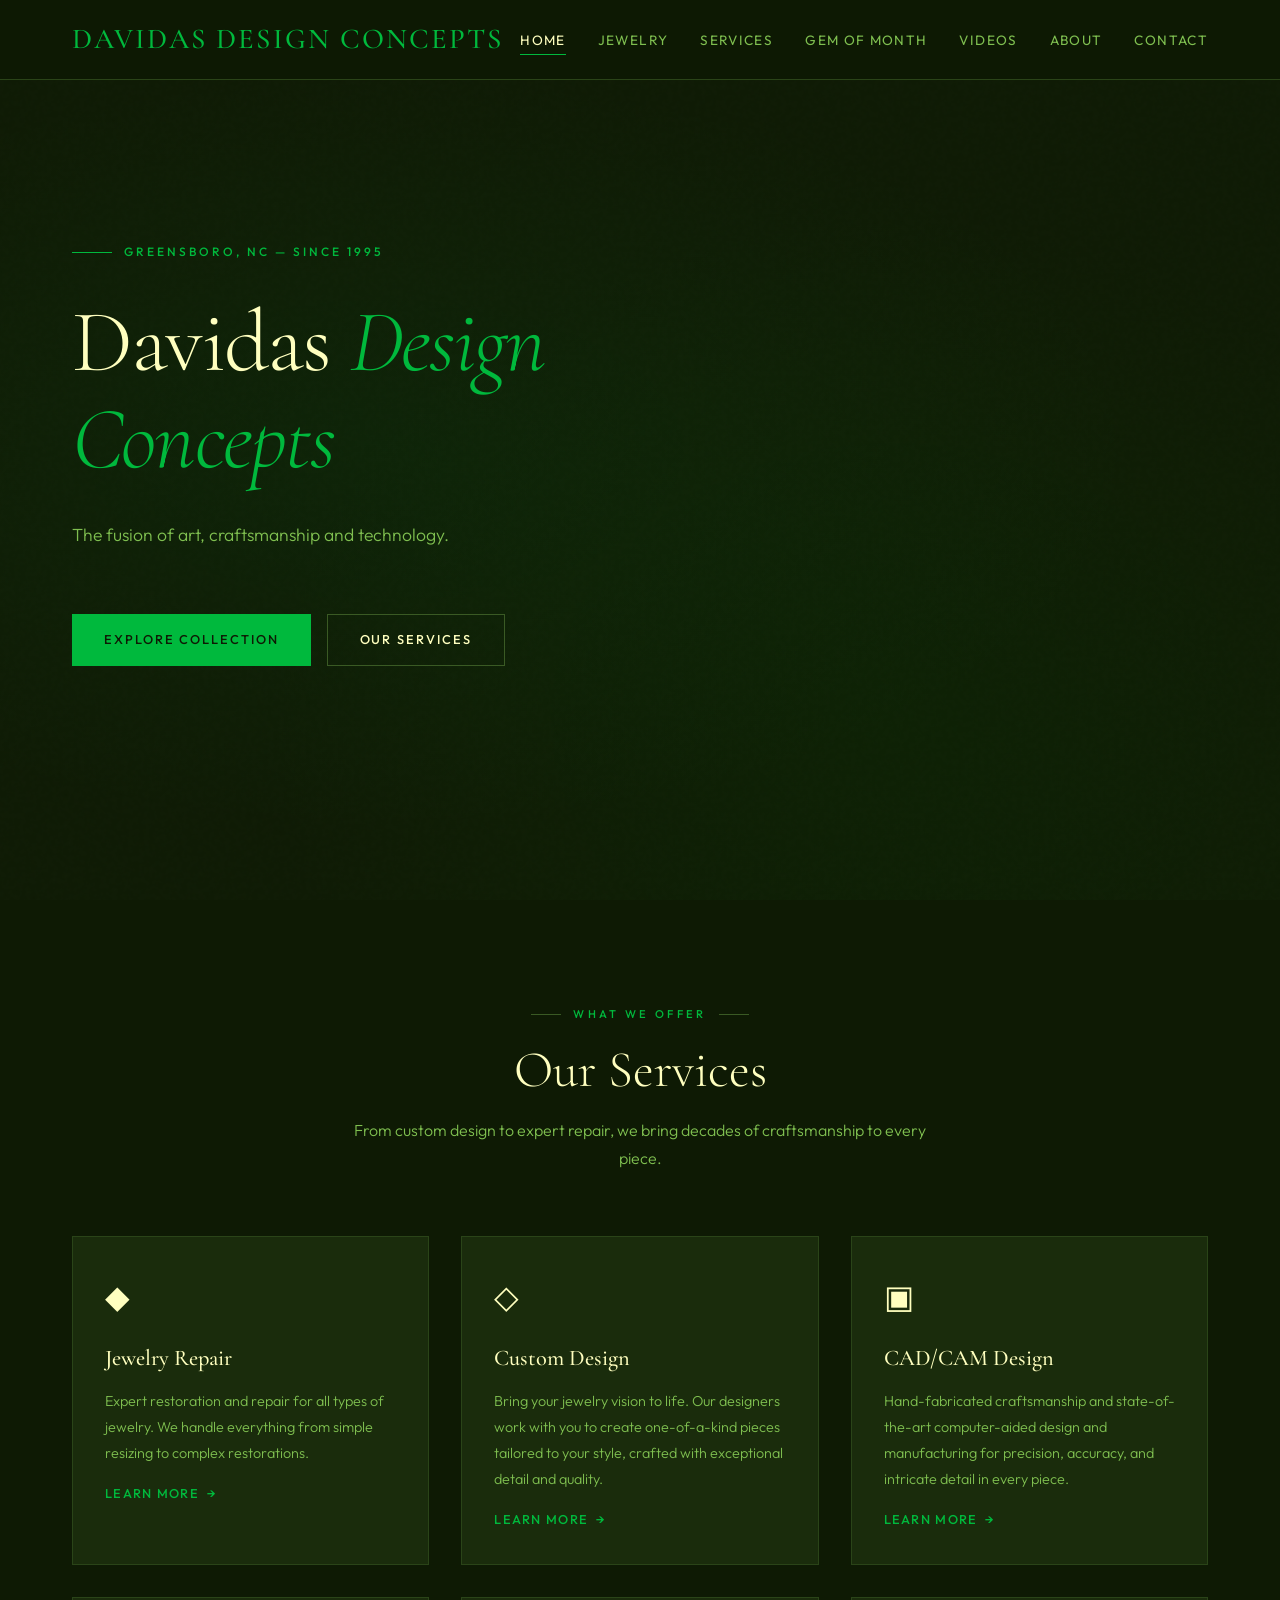
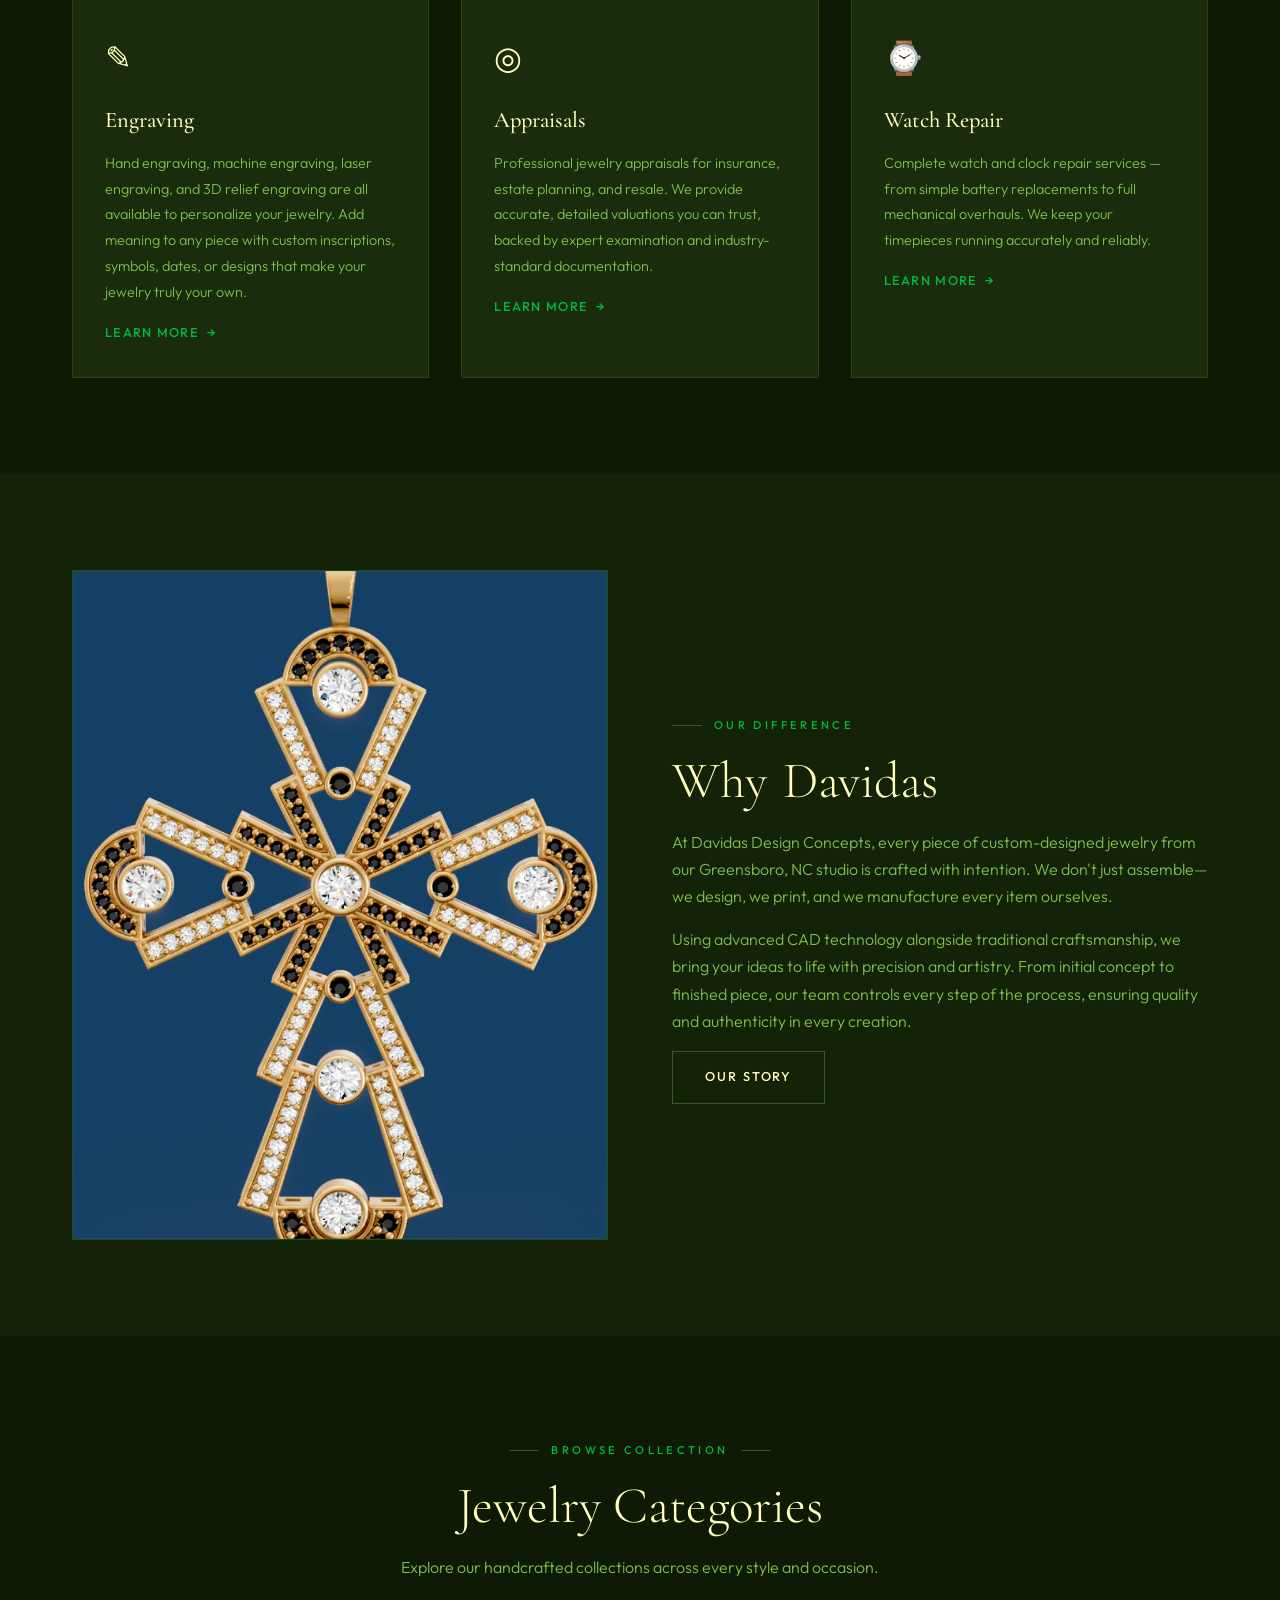
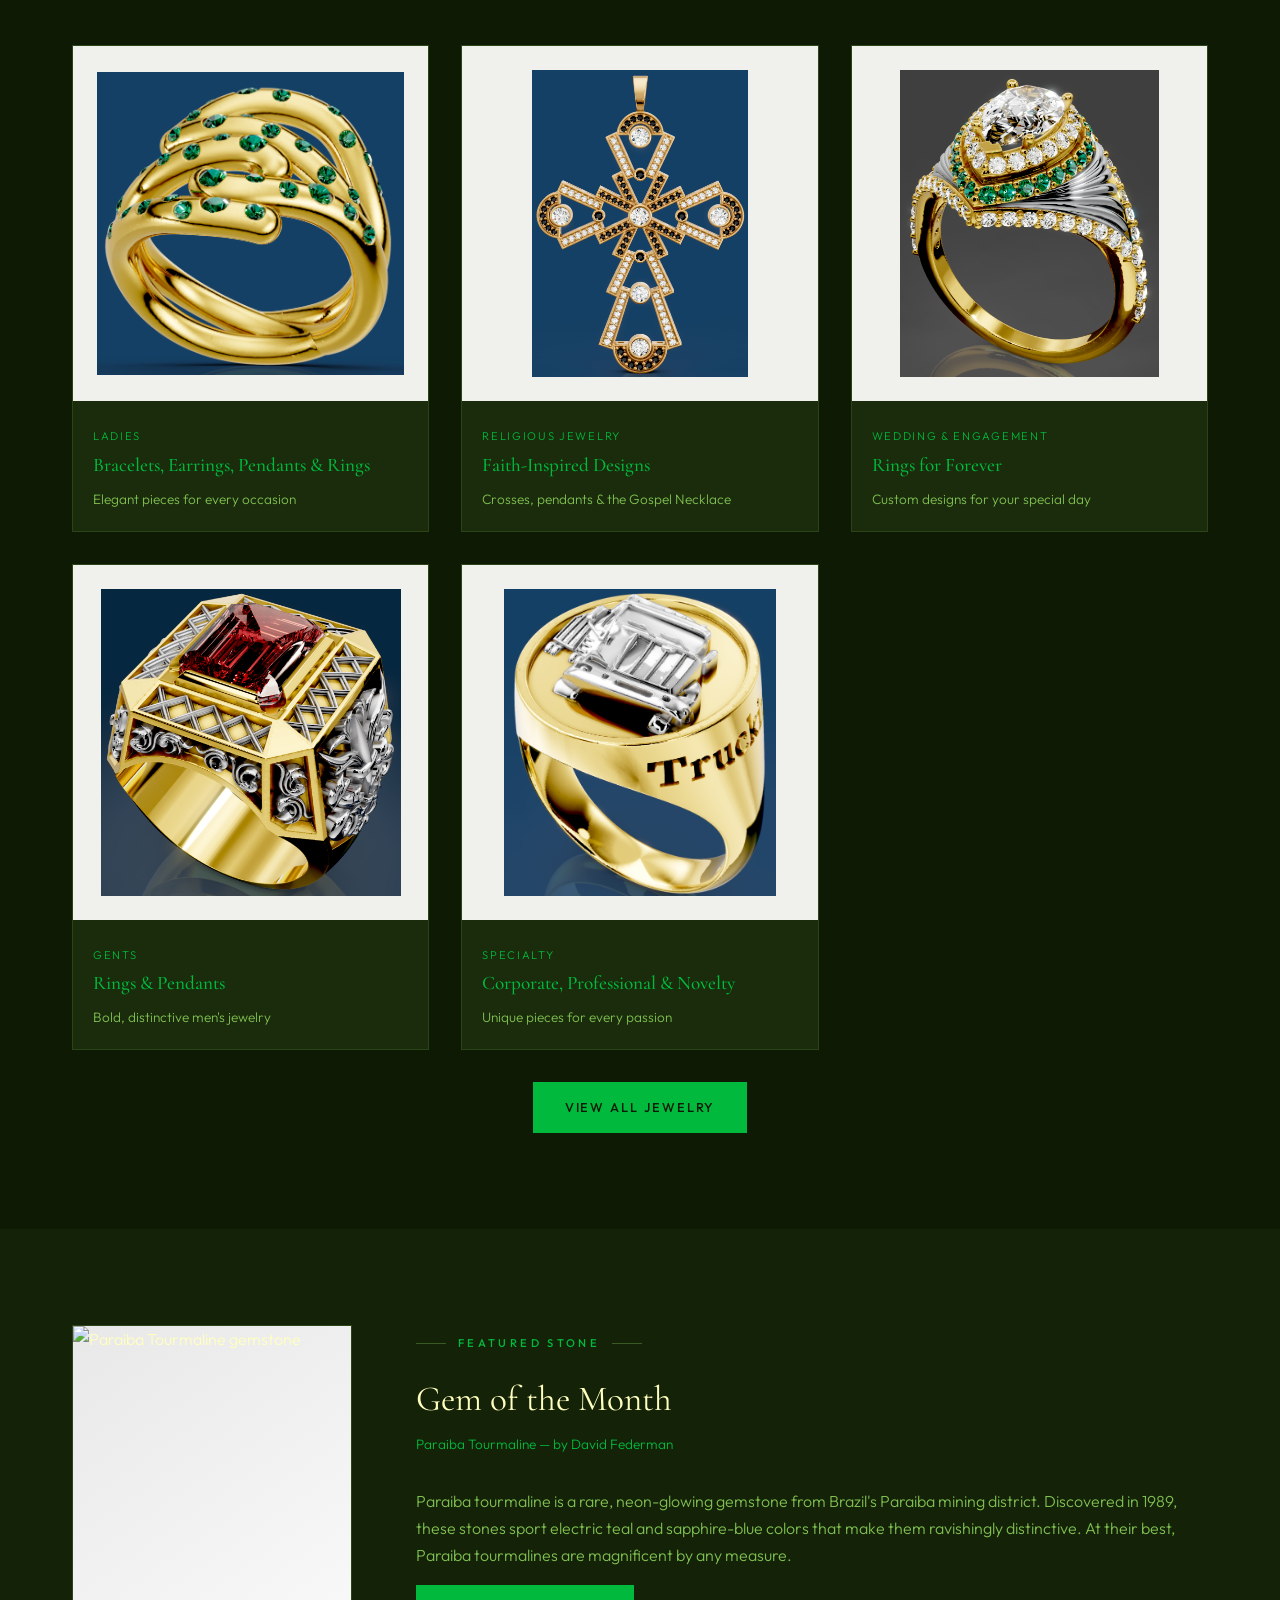
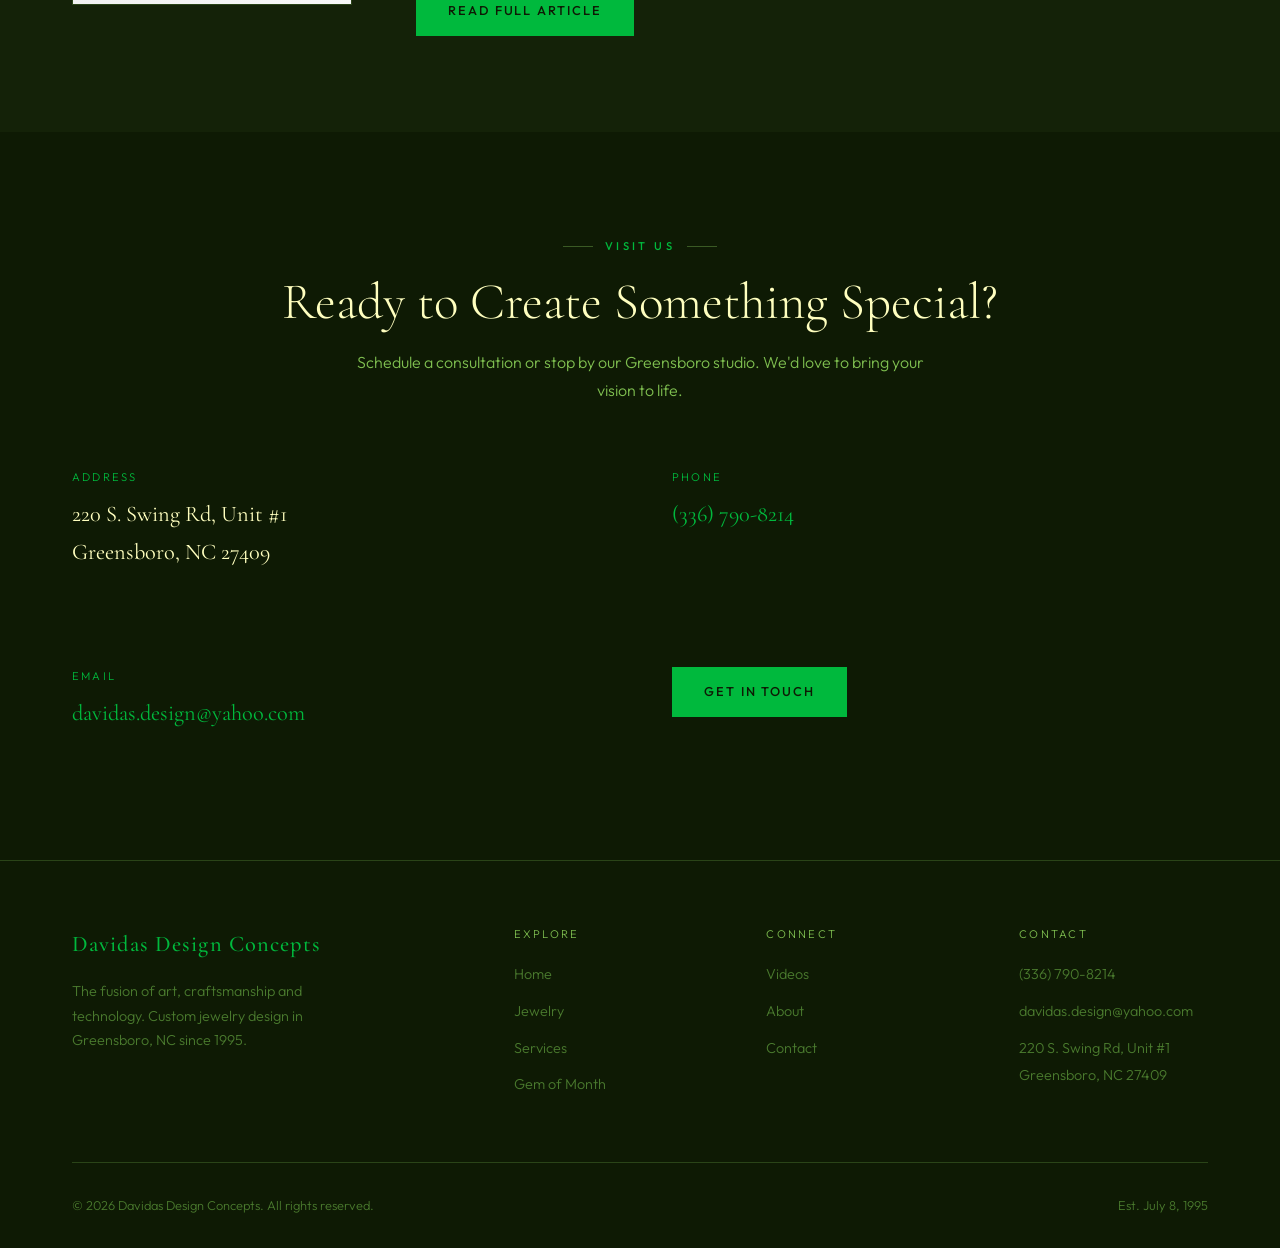
==== commit f07a4121: "Cache-bust CSS/JS references (?v=20260721) Hostinger serves static assets with max-age=604800, so to" ====
--- a/index.html
+++ b/index.html
@@ -5,8 +5,8 @@
   <meta name="viewport" content="width=device-width, initial-scale=1.0">
   <meta name="description" content="Davidas Design Concepts — Custom jewelry design in Greensboro, NC. The fusion of art, craftsmanship and technology since 1995.">
   <title>Davidas Design Concepts | Custom Jewelry — Greensboro, NC</title>
-  <link rel="stylesheet" href="css/style.css">
-  <script src="js/includes.js"></script>
+  <link rel="stylesheet" href="css/style.css?v=20260721">
+  <script src="js/includes.js?v=20260721"></script>
 </head>
 <body>
   <div id="site-nav"></div>
@@ -208,6 +208,6 @@
 
   <div id="site-footer"></div>
 
-  <script src="js/main.js"></script>
+  <script src="js/main.js?v=20260721"></script>
 </body>
 </html>
--- a/css/style.css
+++ b/css/style.css
@@ -1548,3 +1548,12 @@
   margin-top: 0.25rem;
 }
 
+
+/* Honeypot field — hidden from humans, bait for spam bots (see submit-*.php) */
+.hp-field {
+  position: absolute !important;
+  left: -9999px !important;
+  width: 1px;
+  height: 1px;
+  overflow: hidden;
+}
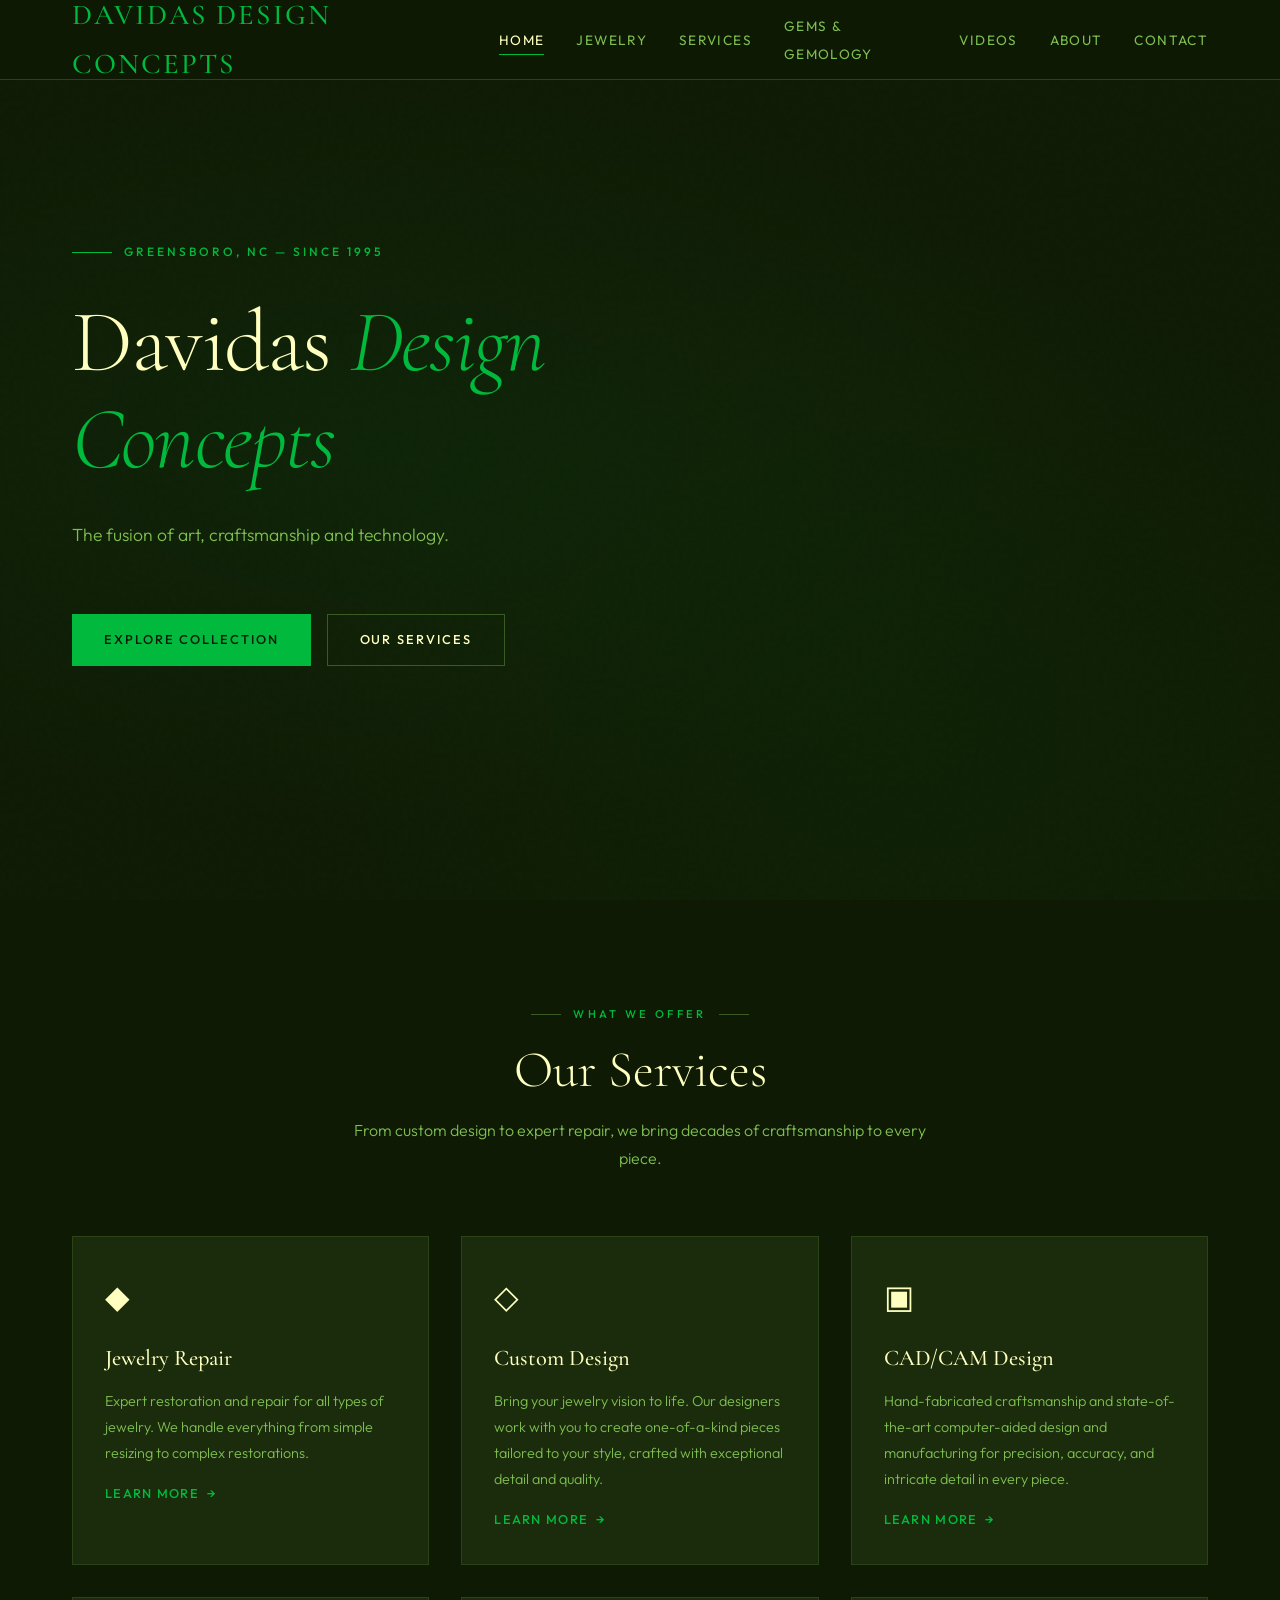
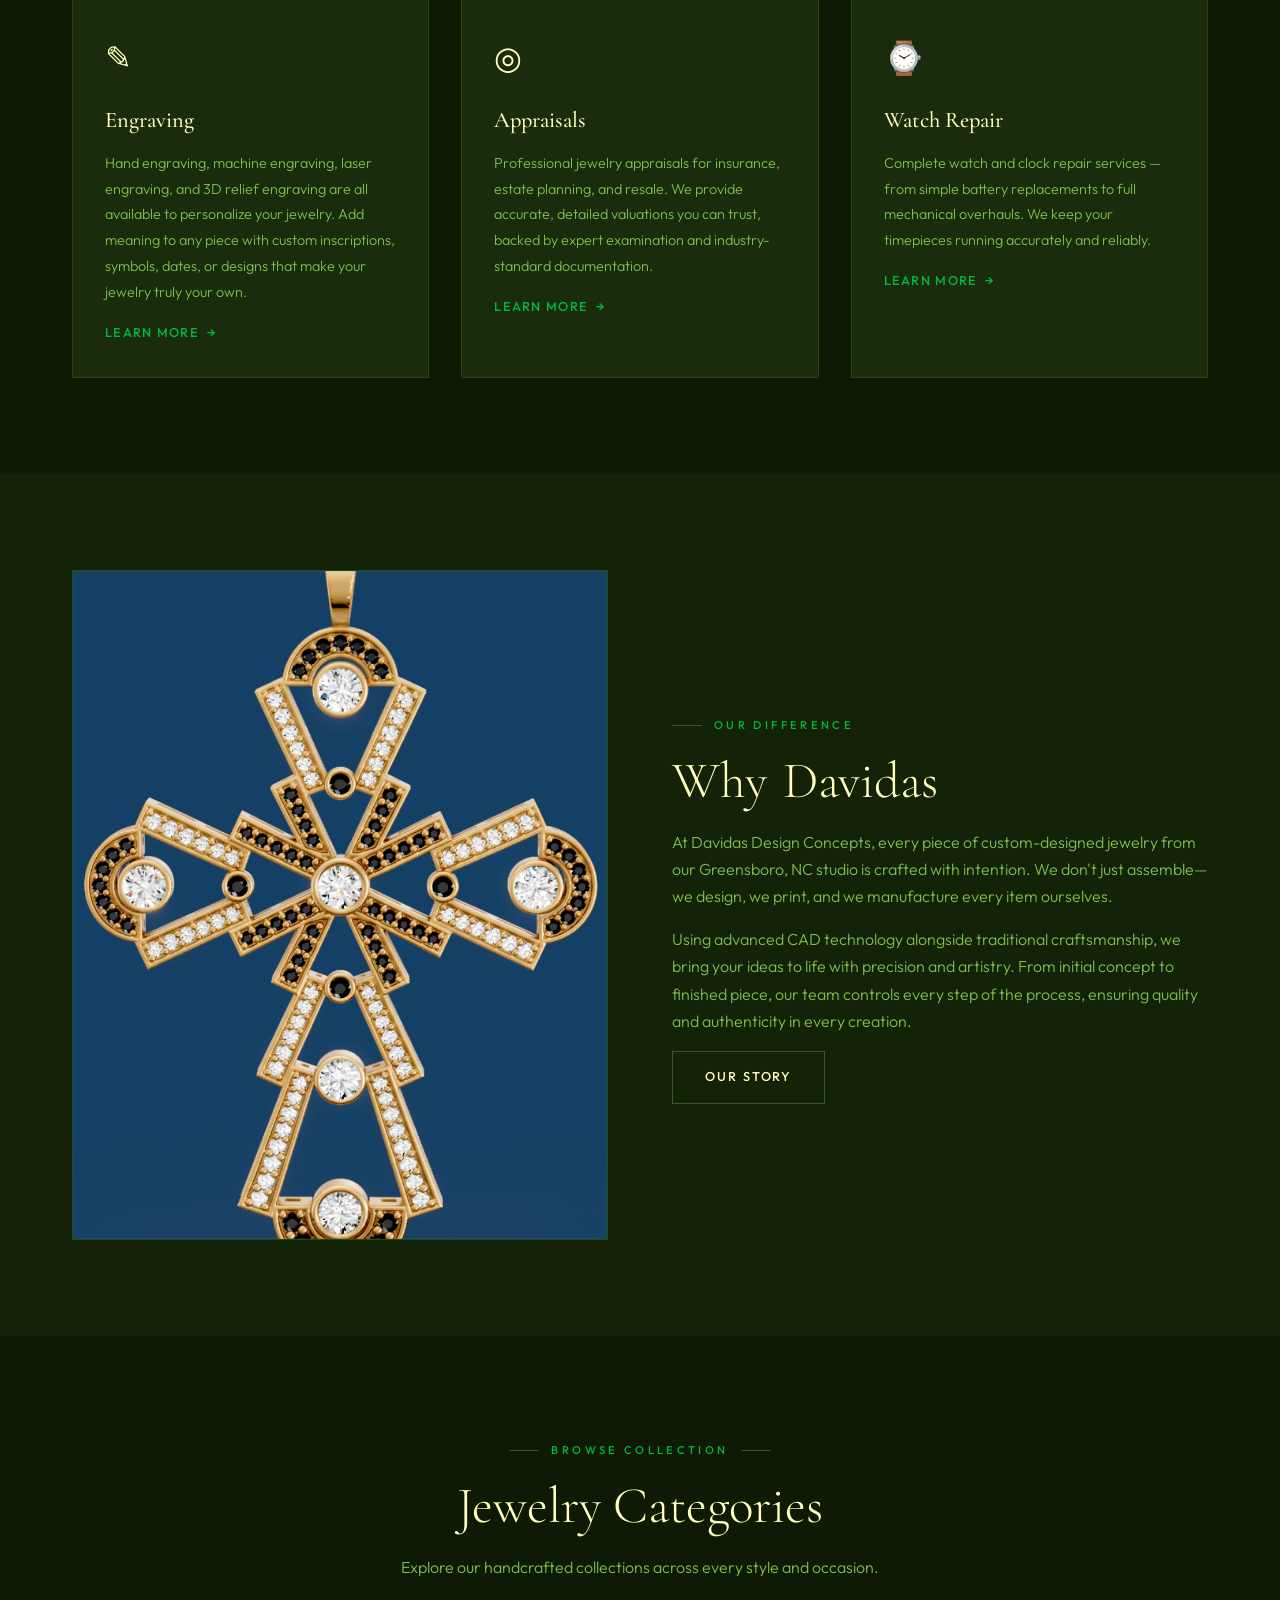
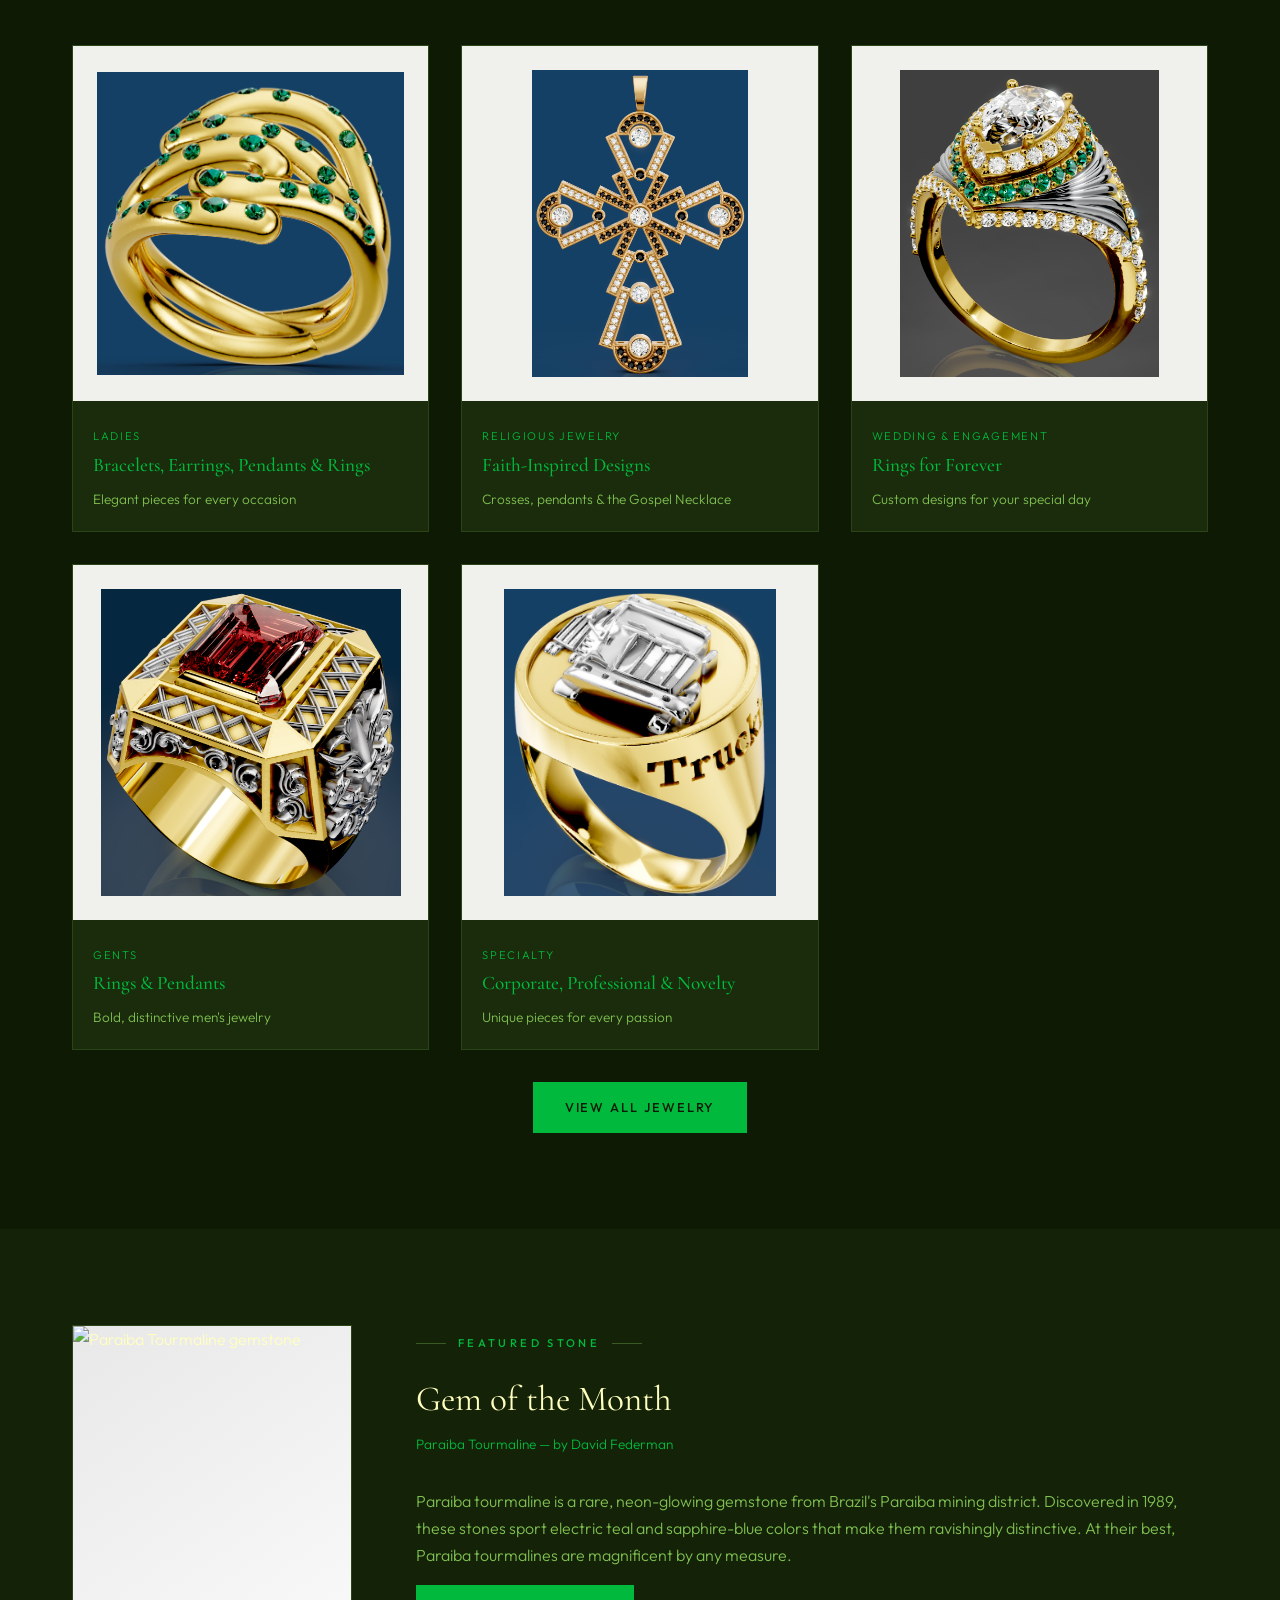
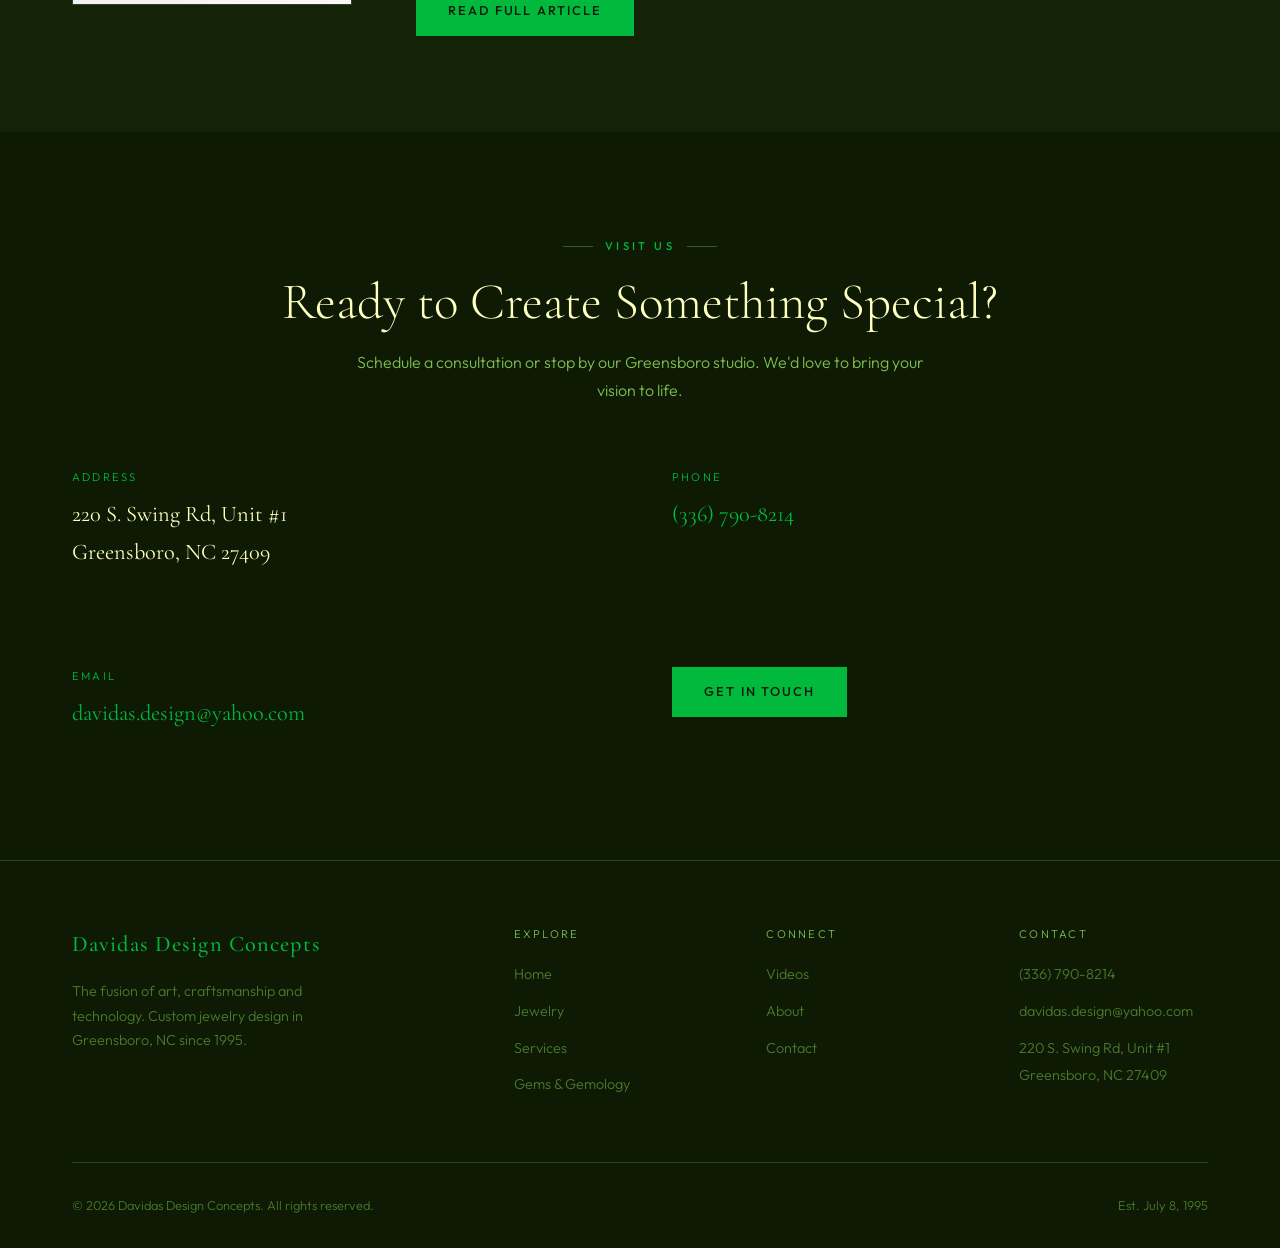
==== commit 1c88145e: "Bookshelf redesign + Gems & Gemology go-live Redesign: three-shelf jeweler's curio cabinet per David" ====
--- a/index.html
+++ b/index.html
@@ -5,8 +5,8 @@
   <meta name="viewport" content="width=device-width, initial-scale=1.0">
   <meta name="description" content="Davidas Design Concepts — Custom jewelry design in Greensboro, NC. The fusion of art, craftsmanship and technology since 1995.">
   <title>Davidas Design Concepts | Custom Jewelry — Greensboro, NC</title>
-  <link rel="stylesheet" href="css/style.css?v=20260721">
-  <script src="js/includes.js?v=20260721"></script>
+  <link rel="stylesheet" href="css/style.css?v=20260721a">
+  <script src="js/includes.js?v=20260721a"></script>
 </head>
 <body>
   <div id="site-nav"></div>
@@ -172,7 +172,7 @@
           <h2>Gem of the Month</h2>
           <p class="author">Paraiba Tourmaline — by David Federman</p>
           <p>Paraiba tourmaline is a rare, neon-glowing gemstone from Brazil's Paraiba mining district. Discovered in 1989, these stones sport electric teal and sapphire-blue colors that make them ravishingly distinctive. At their best, Paraiba tourmalines are magnificent by any measure.</p>
-          <a href="/gem" class="btn btn--primary">Read Full Article</a>
+          <a href="/articles/paraiba-tourmaline" class="btn btn--primary">Read Full Article</a>
         </div>
       </div>
     </div>
@@ -208,6 +208,6 @@
 
   <div id="site-footer"></div>
 
-  <script src="js/main.js?v=20260721"></script>
+  <script src="js/main.js?v=20260721a"></script>
 </body>
 </html>
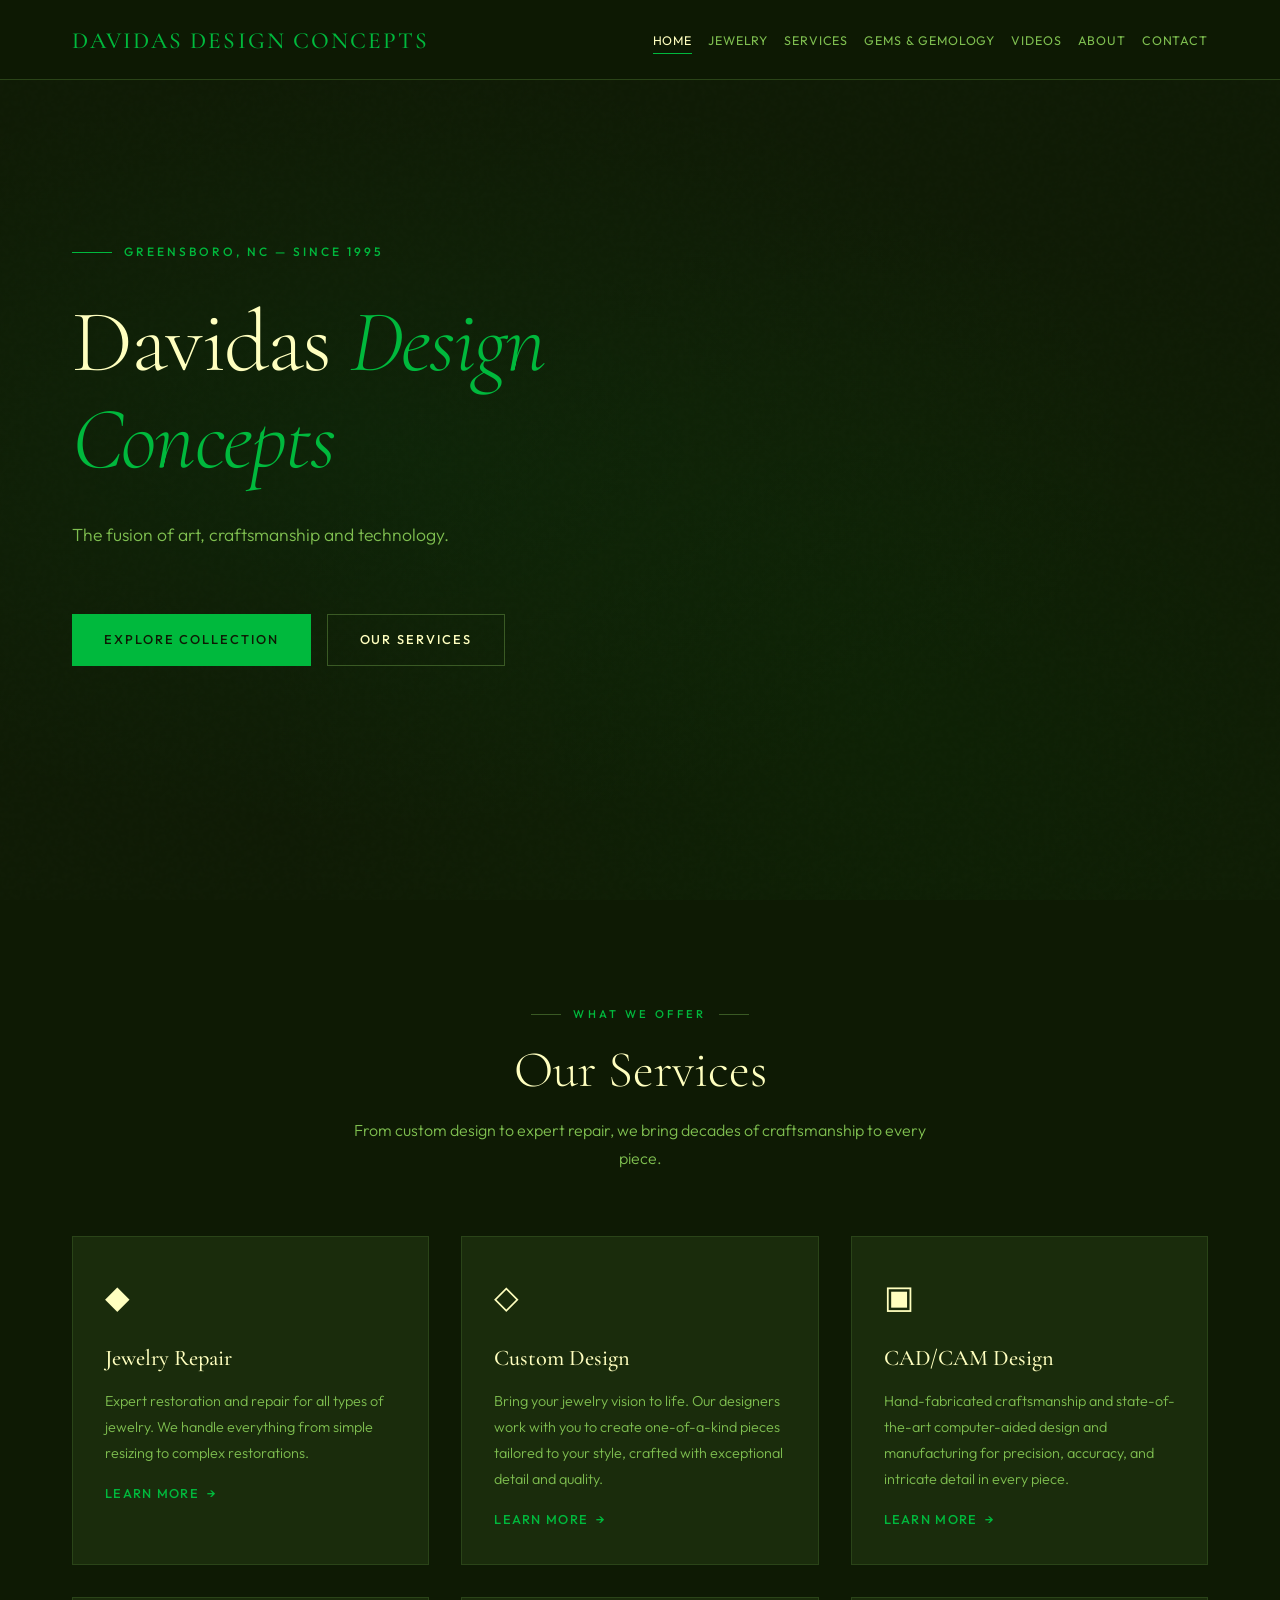
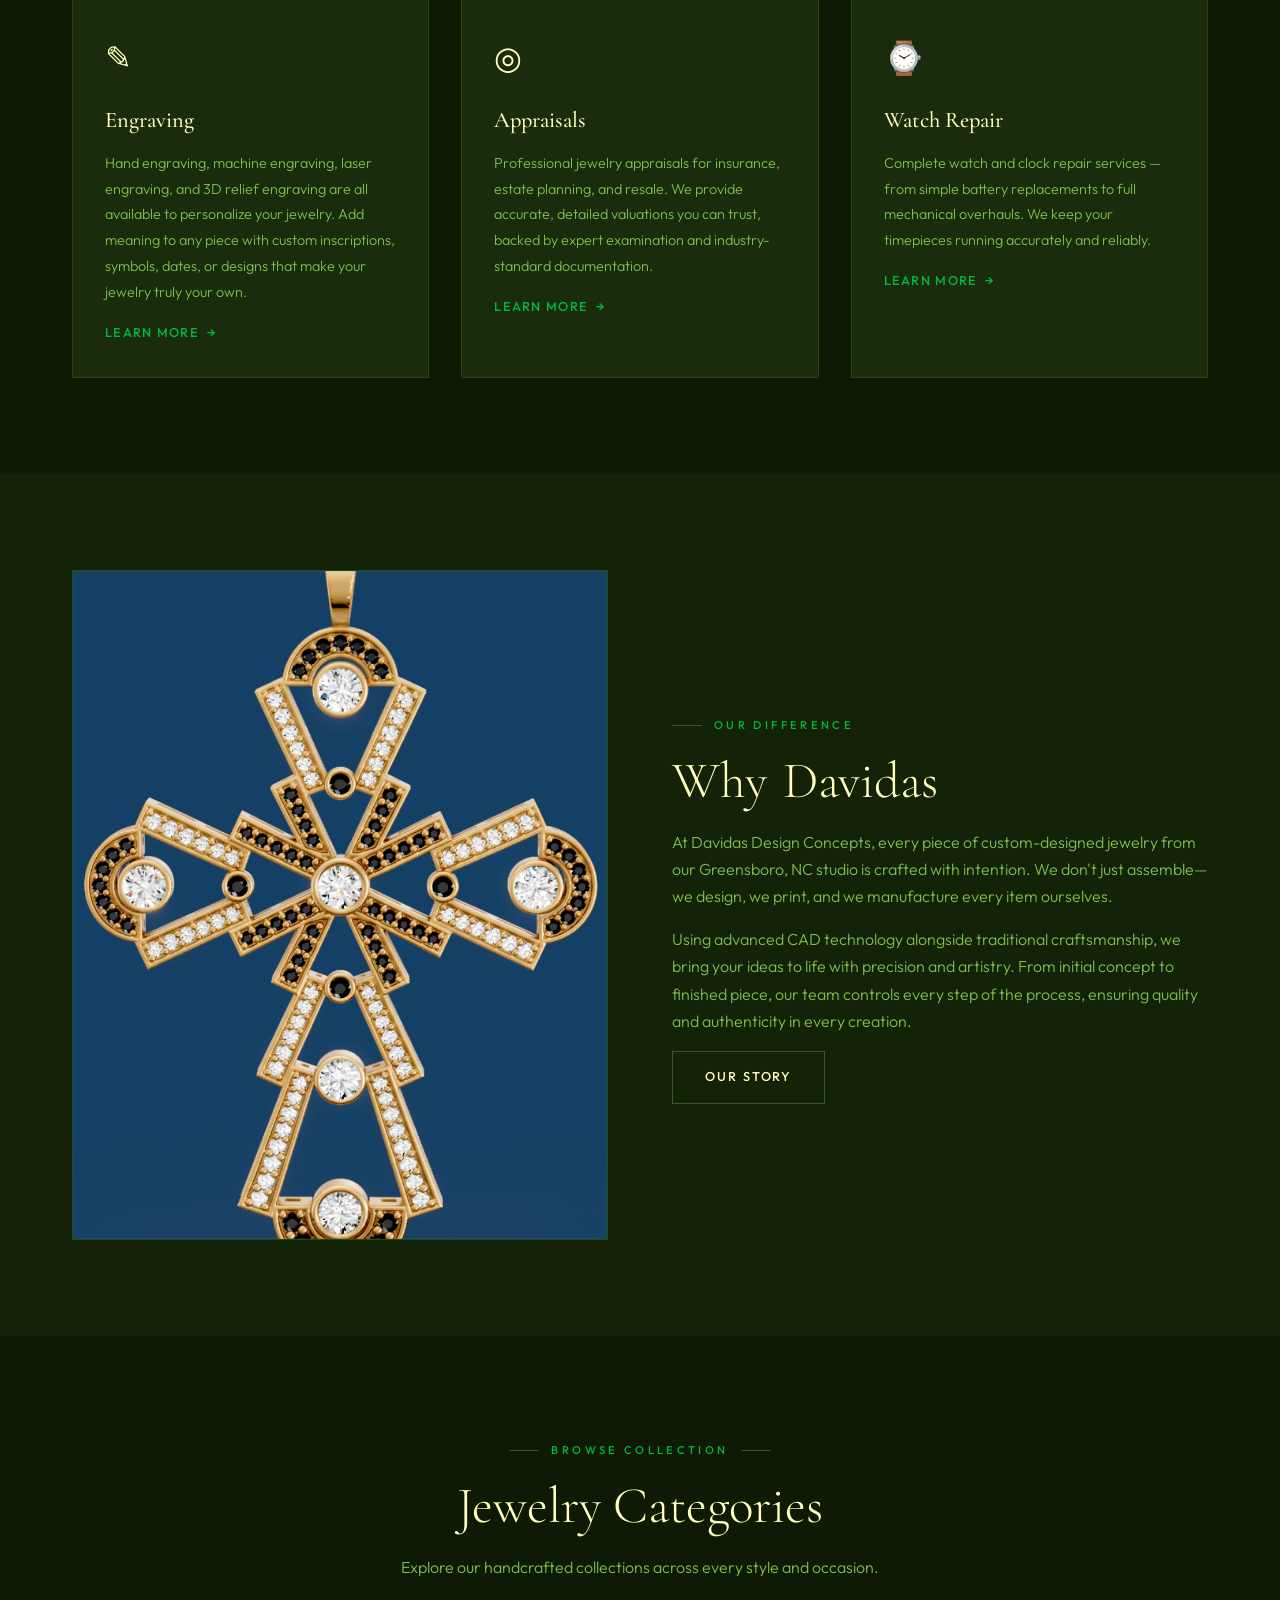
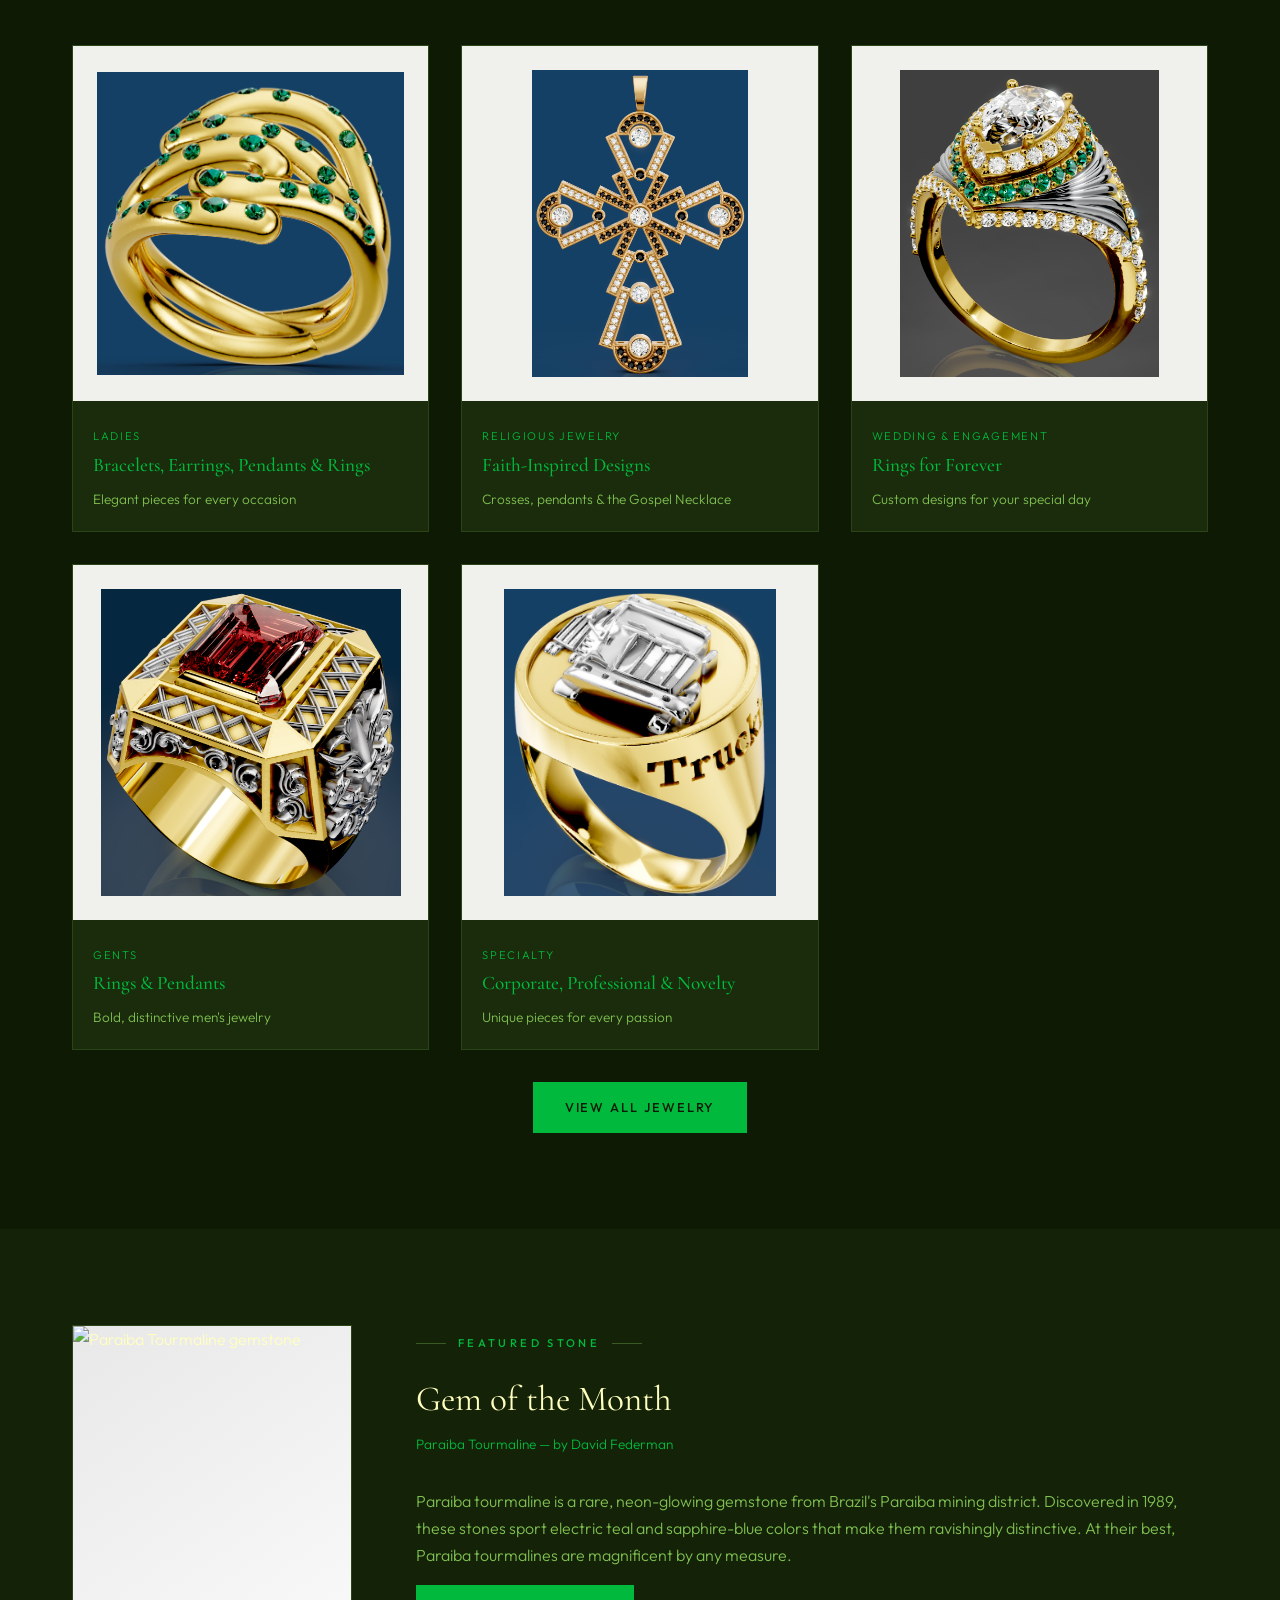
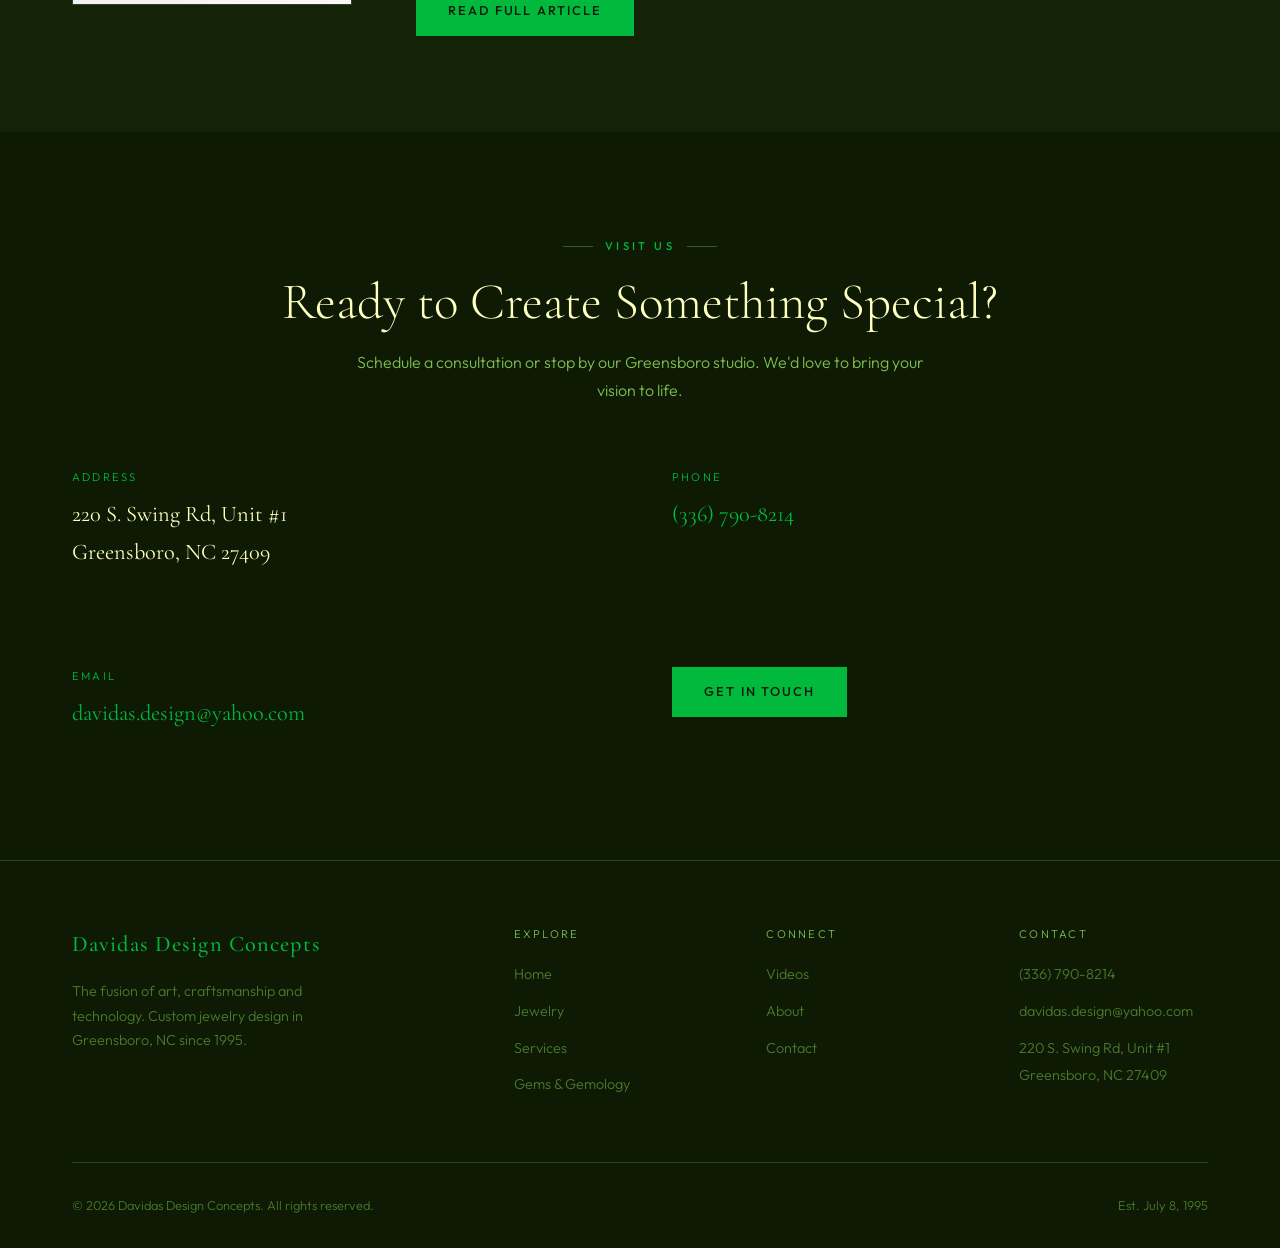
==== commit 75f6197f: "Nav polish for longer Gems & Gemology label Nowrap on nav links plus two desktop tiers of logo/link " ====
--- a/index.html
+++ b/index.html
@@ -5,8 +5,8 @@
   <meta name="viewport" content="width=device-width, initial-scale=1.0">
   <meta name="description" content="Davidas Design Concepts — Custom jewelry design in Greensboro, NC. The fusion of art, craftsmanship and technology since 1995.">
   <title>Davidas Design Concepts | Custom Jewelry — Greensboro, NC</title>
-  <link rel="stylesheet" href="css/style.css?v=20260721a">
-  <script src="js/includes.js?v=20260721a"></script>
+  <link rel="stylesheet" href="css/style.css?v=20260721b">
+  <script src="js/includes.js?v=20260721b"></script>
 </head>
 <body>
   <div id="site-nav"></div>
@@ -208,6 +208,6 @@
 
   <div id="site-footer"></div>
 
-  <script src="js/main.js?v=20260721a"></script>
+  <script src="js/main.js?v=20260721b"></script>
 </body>
 </html>
--- a/css/style.css
+++ b/css/style.css
@@ -132,6 +132,21 @@
   color: var(--color-text-muted);
   position: relative;
   padding: 0.25rem 0;
+  white-space: nowrap;
+}
+
+/* Keep the one-line logo + 8 nav items fitting on narrower desktops */
+@media (min-width: 901px) and (max-width: 1420px) {
+  .nav__logo { white-space: nowrap; }
+  .nav__logo span { font-size: 1.45rem; }
+  .nav__links { gap: var(--space-sm); }
+  .nav__links a { font-size: 0.78rem; letter-spacing: 0.07em; }
+}
+
+@media (min-width: 901px) and (max-width: 1080px) {
+  .nav__logo span { font-size: 1.2rem; }
+  .nav__links { gap: 0.7rem; }
+  .nav__links a { font-size: 0.72rem; letter-spacing: 0.05em; }
 }
 
 .nav__links a::after {
